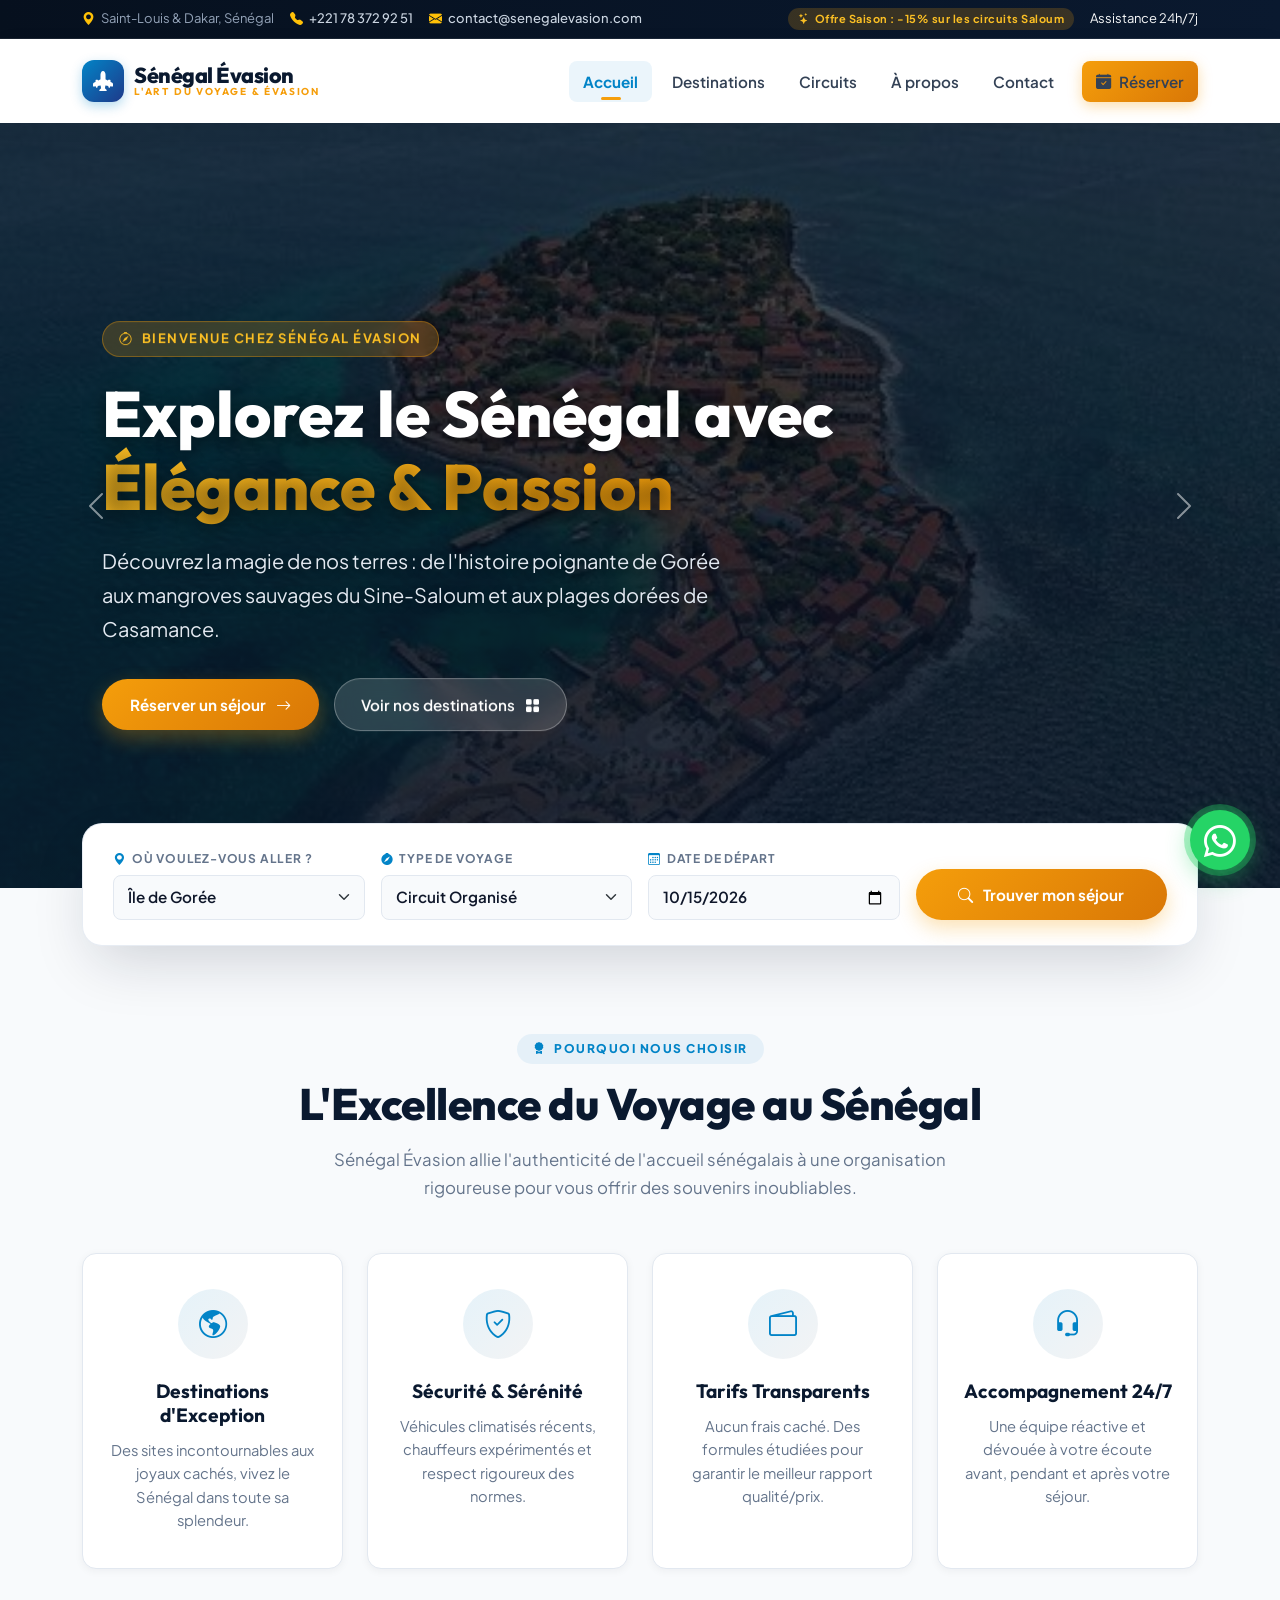
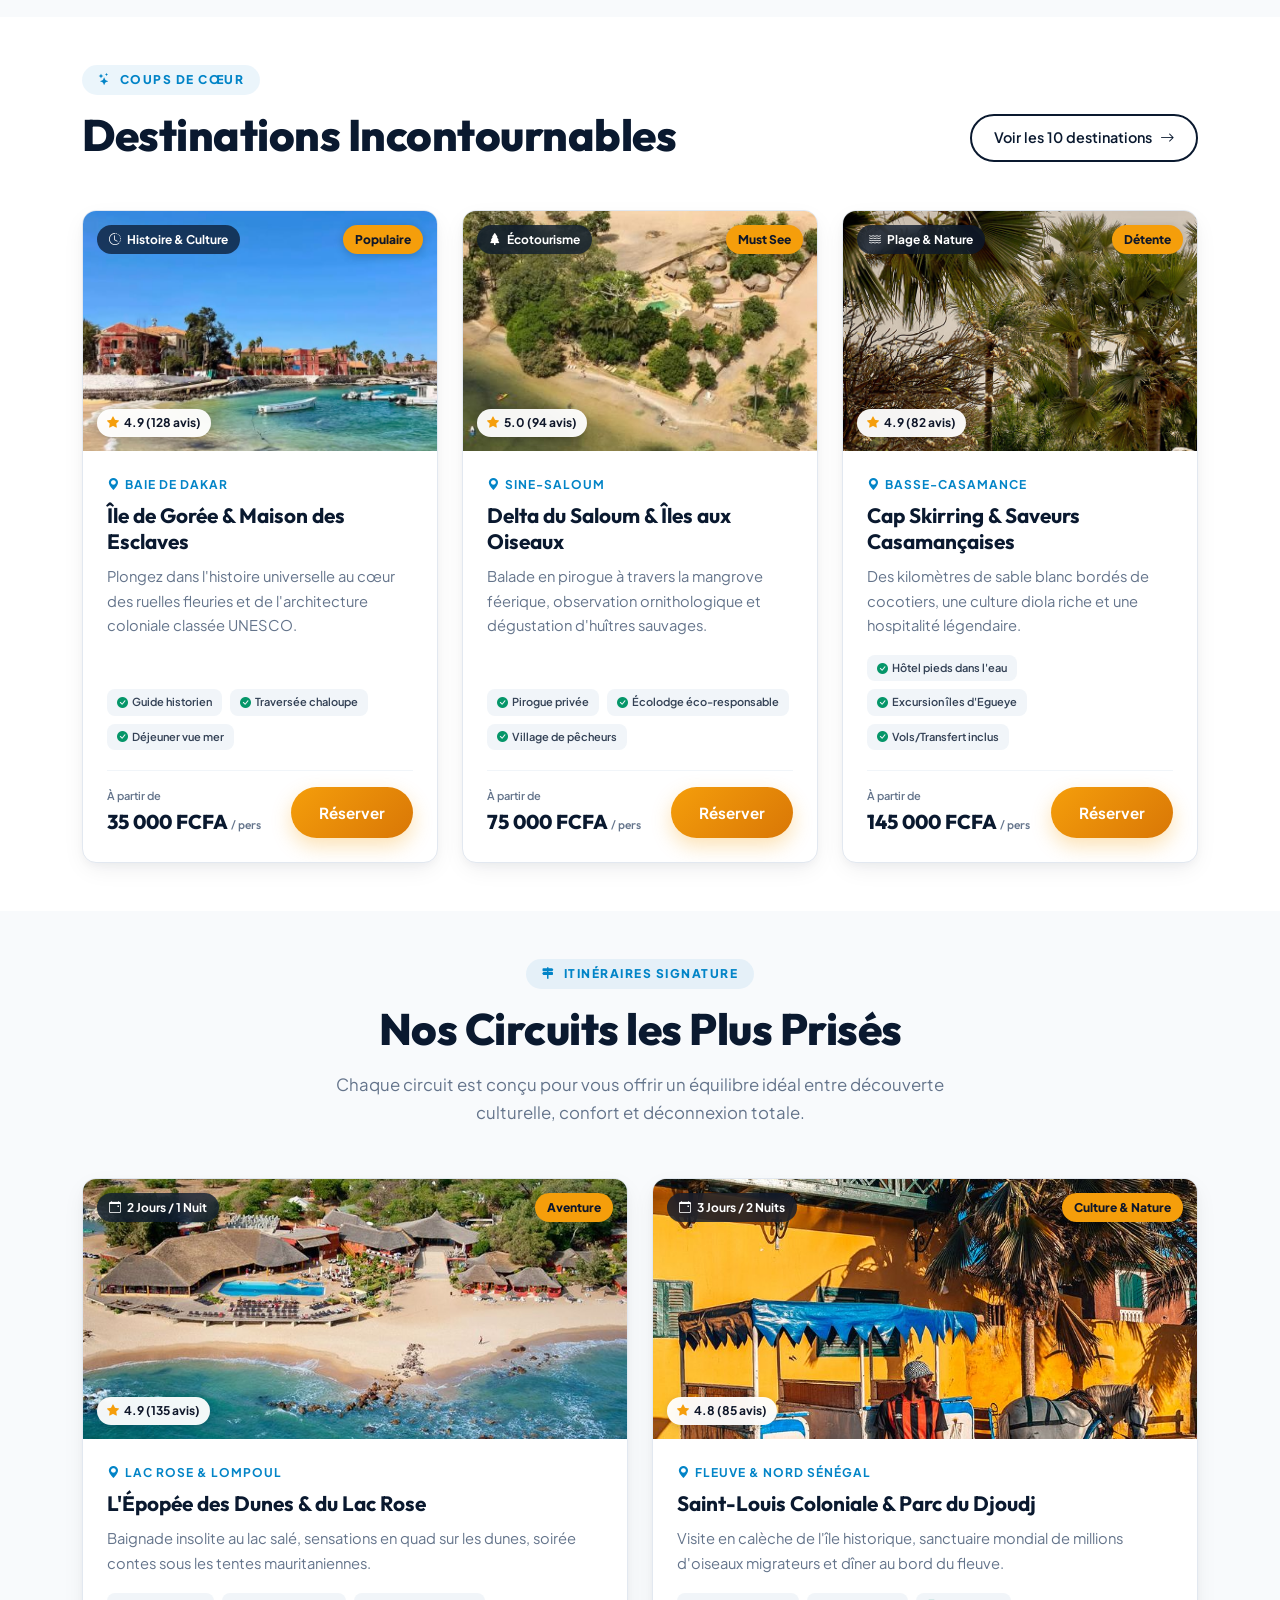
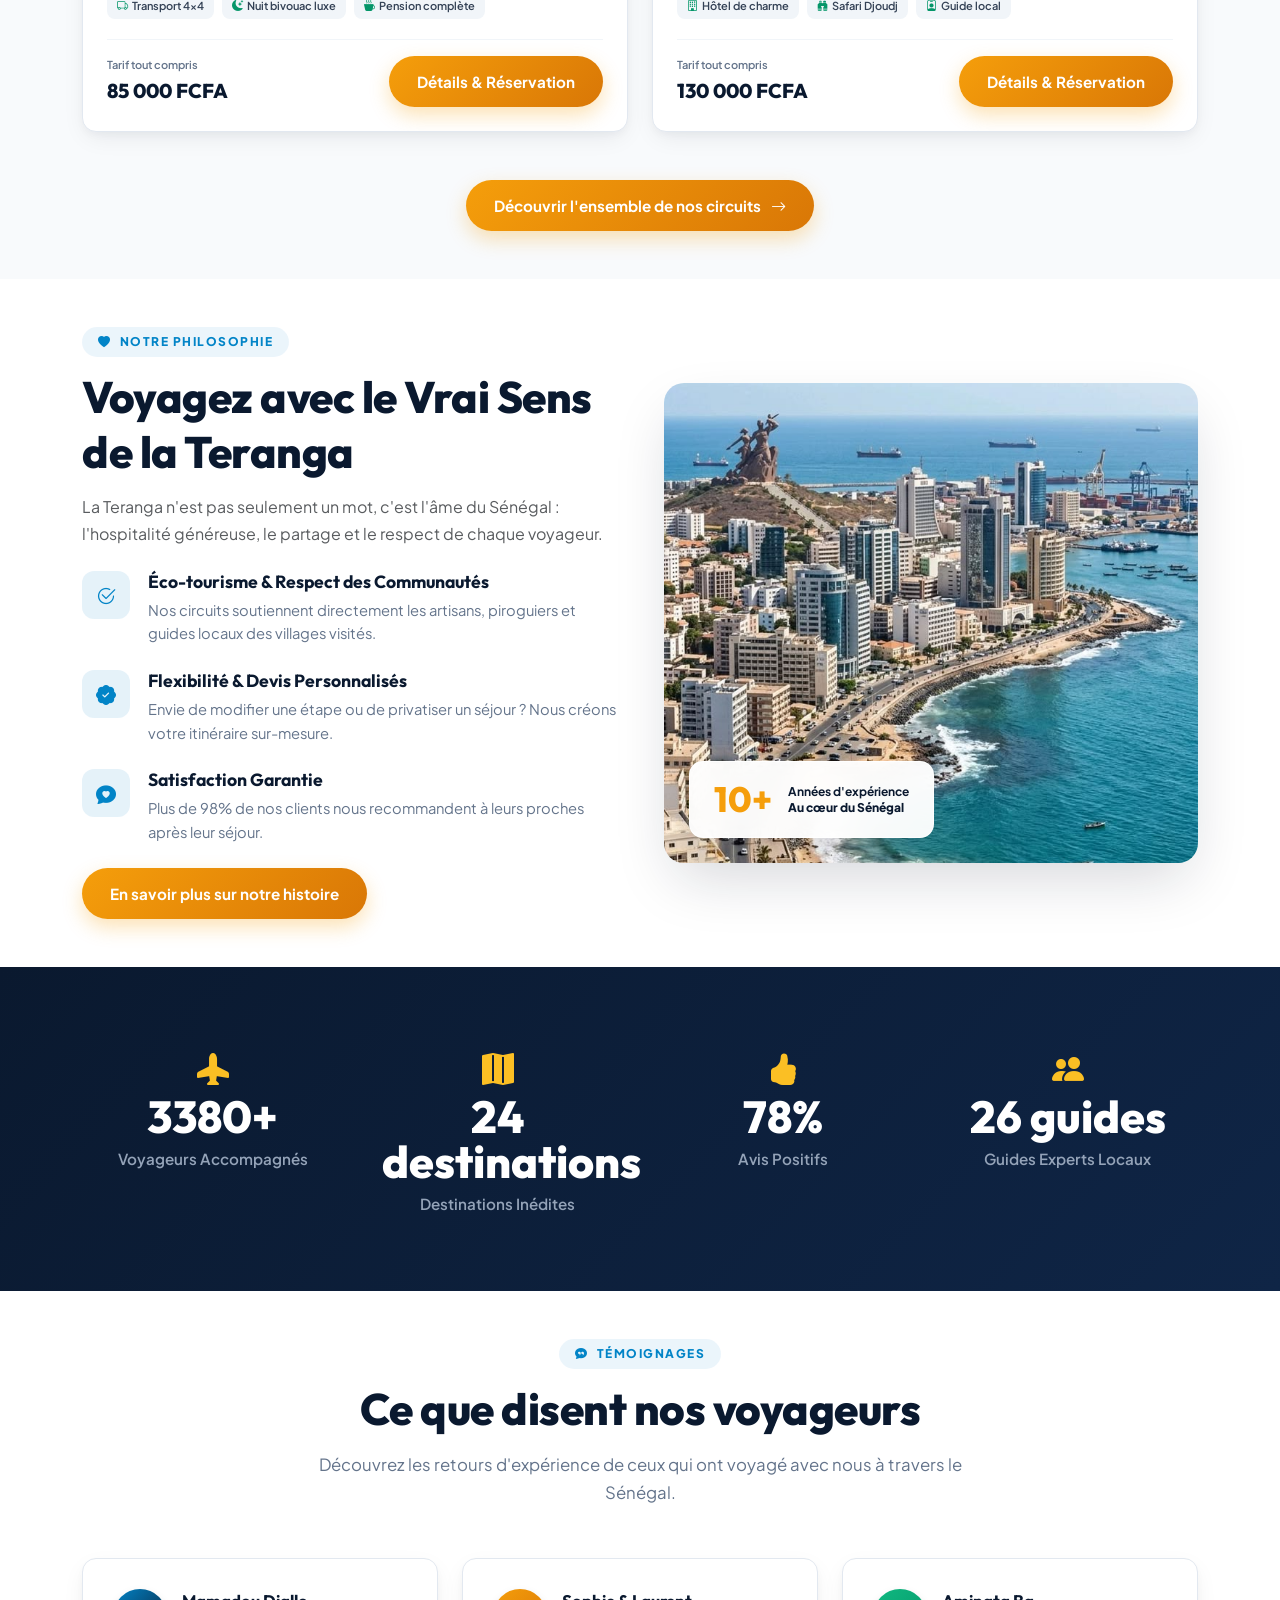
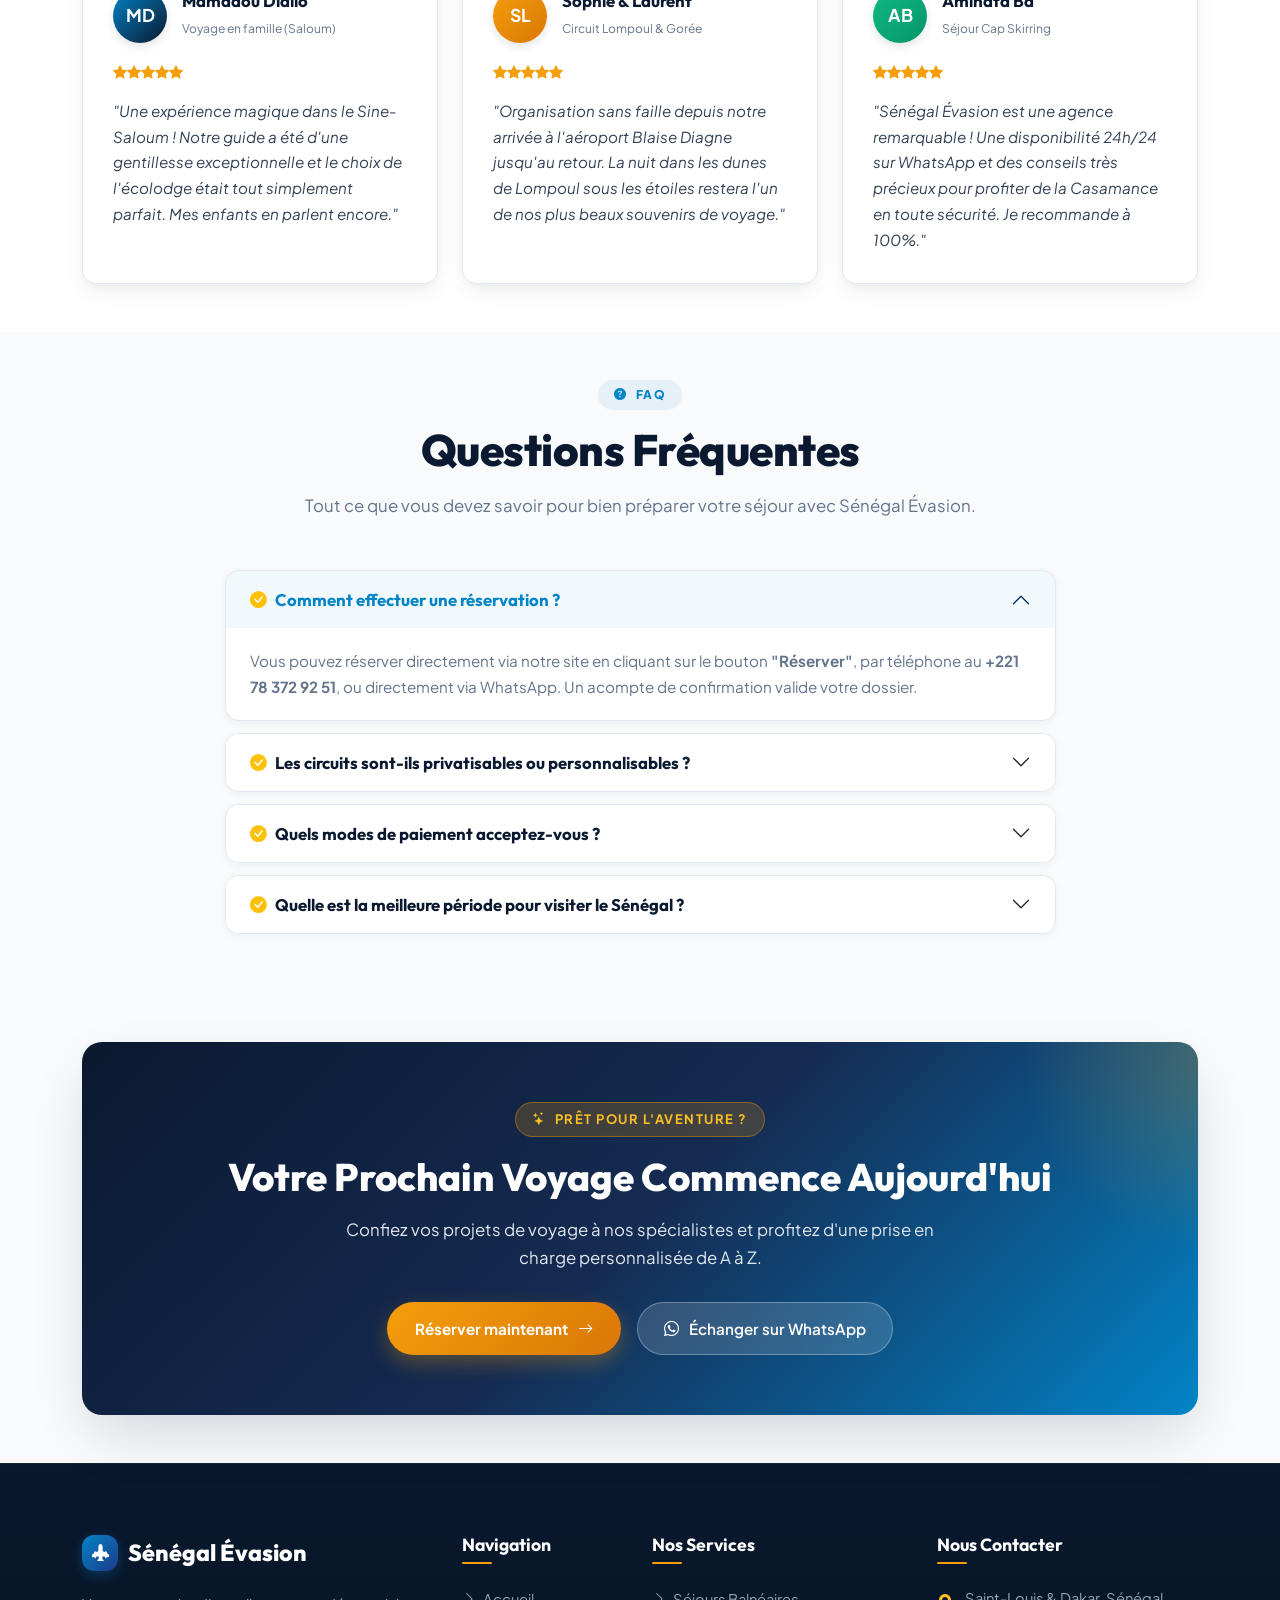
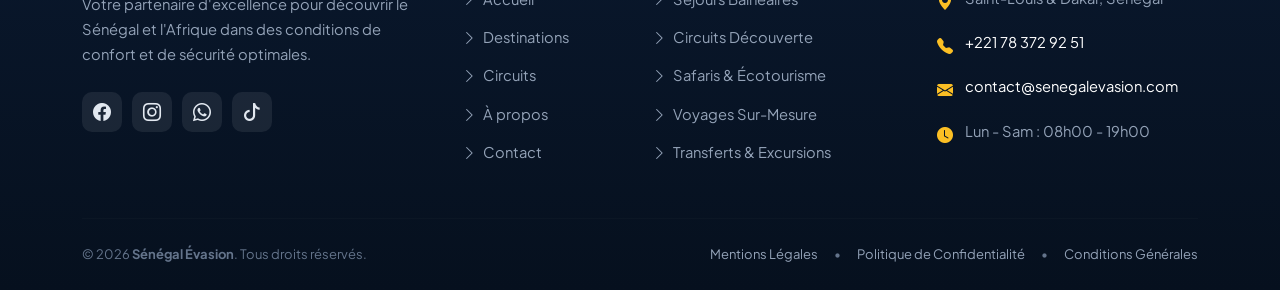
==== index.html @ fc6376c0 "Add files via upload" ====
<!DOCTYPE html>
<html lang="fr">

<head>
    <meta charset="UTF-8">
    <meta name="viewport" content="width=device-width, initial-scale=1.0">
    <title>Sénégal Évasion - Agence de Voyage & Séjours Touristiques au Sénégal</title>
    <meta name="description" content="Découvrez le Sénégal et l'Afrique avec Sénégal Évasion. Circuits organisés, séjours sur-mesure, escapades à Gorée, Lac Rose, Sine-Saloum et Casamance.">

    <!-- Bootstrap 5 CSS -->
    <link href="https://cdn.jsdelivr.net/npm/bootstrap@5.3.3/dist/css/bootstrap.min.css" rel="stylesheet">

    <!-- Bootstrap Icons -->
    <link rel="stylesheet" href="https://cdn.jsdelivr.net/npm/bootstrap-icons@1.11.3/font/bootstrap-icons.min.css">

    <!-- Google Fonts -->
    <link rel="preconnect" href="https://fonts.googleapis.com">
    <link rel="preconnect" href="https://fonts.gstatic.com" crossorigin>
    <link href="https://fonts.googleapis.com/css2?family=Outfit:wght@400;500;600;700;800&family=Plus+Jakarta+Sans:wght@300;400;500;600;700;800&display=swap" rel="stylesheet">

    <!-- Stylesheet -->
    <link rel="stylesheet" href="css/style.css">
</head>

<body>

    <!-- =====================================================
         1. TOP ANNOUNCEMENT BAR
    ===================================================== -->
    <div class="top-bar d-none d-md-block">
        <div class="container">
            <div class="d-flex justify-content-between align-items-center">
                <div class="d-flex align-items-center gap-3">
                    <span><i class="bi bi-geo-alt-fill text-warning me-1"></i> Saint-Louis & Dakar, Sénégal</span>
                    <span><i class="bi bi-telephone-fill text-warning me-1"></i> <a href="tel:+221783729251">+221 78 372 92 51</a></span>
                    <span><i class="bi bi-envelope-fill text-warning me-1"></i> <a href="mailto:contact@senegalevasion.com">contact@senegalevasion.com</a></span>
                </div>
                <div class="d-flex align-items-center gap-3">
                    <span class="top-bar-badge"><i class="bi bi-stars"></i> Offre Saison : -15% sur les circuits Saloum</span>
                    <span class="text-light">Assistance 24h/7j</span>
                </div>
            </div>
        </div>
    </div>

    <!-- =====================================================
         2. NAVBAR
    ===================================================== -->
    <nav class="navbar navbar-expand-lg sticky-top">
        <div class="container">
            <a class="navbar-brand" href="index.html">
                <div class="brand-icon-wrapper">
                    <i class="bi bi-airplane-engines-fill"></i>
                </div>
                <div class="brand-text">
                    <span class="title">Sénégal Évasion</span>
                    <span class="subtitle">L'art du voyage & évasion</span>
                </div>
            </a>

            <button class="navbar-toggler" type="button" data-bs-toggle="collapse" data-bs-target="#mainMenu" aria-controls="mainMenu" aria-expanded="false" aria-label="Afficher le menu">
                <i class="bi bi-list fs-2 text-dark"></i>
            </button>

            <div class="collapse navbar-collapse" id="mainMenu">
                <ul class="navbar-nav ms-auto">
                    <li class="nav-item">
                        <a class="nav-link active" href="index.html">Accueil</a>
                    </li>
                    <li class="nav-item">
                        <a class="nav-link" href="pages/destinations.html">Destinations</a>
                    </li>
                    <li class="nav-item">
                        <a class="nav-link" href="pages/circuits.html">Circuits</a>
                    </li>
                    <li class="nav-item">
                        <a class="nav-link" href="pages/apropos.html">À propos</a>
                    </li>
                    <li class="nav-item">
                        <a class="nav-link" href="pages/contact.html">Contact</a>
                    </li>
                    <li class="nav-item ms-lg-2 mt-2 mt-lg-0">
                        <a class="nav-link nav-btn-book" href="#reservationModal" data-bs-toggle="modal" data-bs-target="#reservationModal">
                            <i class="bi bi-calendar-check-fill"></i> Réserver
                        </a>
                    </li>
                </ul>
            </div>
        </div>
    </nav>

    <!-- =====================================================
         3. HERO CAROUSEL
    ===================================================== -->
    <section class="hero">
        <div id="heroCarousel" class="carousel slide carousel-fade" data-bs-ride="carousel" data-bs-interval="6000">
            <div class="carousel-indicators">
                <button type="button" data-bs-target="#heroCarousel" data-bs-slide-to="0" class="active" aria-current="true" aria-label="Slide 1"></button>
                <button type="button" data-bs-target="#heroCarousel" data-bs-slide-to="1" aria-label="Slide 2"></button>
                <button type="button" data-bs-target="#heroCarousel" data-bs-slide-to="2" aria-label="Slide 3"></button>
            </div>

            <div class="carousel-inner">
                <!-- Slide 1 -->
                <div class="carousel-item active">
                    <img src="images/GOREE.jpg" class="d-block w-100 carousel-img" alt="Île de Gorée au Sénégal">
                    <div class="carousel-overlay"></div>
                    <div class="carousel-caption">
                        <span class="hero-pill-badge"><i class="bi bi-compass"></i> Bienvenue chez Sénégal Évasion</span>
                        <h1>Explorez le Sénégal avec <span class="text-highlight">Élégance & Passion</span></h1>
                        <p>Découvrez la magie de nos terres : de l'histoire poignante de Gorée aux mangroves sauvages du Sine-Saloum et aux plages dorées de Casamance.</p>
                        <div class="hero-actions">
                            <a href="#reservationModal" data-bs-toggle="modal" data-bs-target="#reservationModal" class="btn-main">
                                Réserver un séjour <i class="bi bi-arrow-right"></i>
                            </a>
                            <a href="pages/destinations.html" class="btn-secondary-custom">
                                Voir nos destinations <i class="bi bi-grid-fill"></i>
                            </a>
                        </div>
                    </div>
                </div>

                <!-- Slide 2 -->
                <div class="carousel-item">
                    <img src="images/ROSE.jpg" class="d-block w-100 carousel-img" alt="Le majestueux Lac Rose">
                    <div class="carousel-overlay"></div>
                    <div class="carousel-caption">
                        <span class="hero-pill-badge"><i class="bi bi-geo-fill"></i> Des Paysages Inoubliables</span>
                        <h1>Vivez des Émotions <span class="text-highlight">Uniques & Authentiques</span></h1>
                        <p>Des circuits sur-mesure combinant aventure 4x4, nuit sous les étoiles à Lompoul et immersion chaleureuse dans la pure tradition Teranga.</p>
                        <div class="hero-actions">
                            <a href="pages/circuits.html" class="btn-main">
                                Explorer nos circuits <i class="bi bi-arrow-right"></i>
                            </a>
                            <a href="pages/contact.html" class="btn-secondary-custom">
                                Devis personnalisé <i class="bi bi-chat-dots-fill"></i>
                            </a>
                        </div>
                    </div>
                </div>

                <!-- Slide 3 -->
                <div class="carousel-item">
                    <img src="images/SALOUM.jpg" class="d-block w-100 carousel-img" alt="Delta du Sine Saloum">
                    <div class="carousel-overlay"></div>
                    <div class="carousel-caption">
                        <span class="hero-pill-badge"><i class="bi bi-shield-check"></i> Accompagnement Premium</span>
                        <h1>Votre Voyage en Toute <span class="text-highlight">Sérénité & Sécurité</span></h1>
                        <p>Guides locaux certifiés, hébergements sélectionnés avec soin et assistance 24/7 pour des vacances parfaites.</p>
                        <div class="hero-actions">
                            <a href="#reservationModal" data-bs-toggle="modal" data-bs-target="#reservationModal" class="btn-main">
                                Planifier maintenant <i class="bi bi-arrow-right"></i>
                            </a>
                            <a href="pages/apropos.html" class="btn-secondary-custom">
                                Qui sommes-nous ? <i class="bi bi-info-circle-fill"></i>
                            </a>
                        </div>
                    </div>
                </div>
            </div>

            <button class="carousel-control-prev" type="button" data-bs-target="#heroCarousel" data-bs-slide="prev">
                <span class="carousel-control-prev-icon" aria-hidden="true"></span>
                <span class="visually-hidden">Précédent</span>
            </button>
            <button class="carousel-control-next" type="button" data-bs-target="#heroCarousel" data-bs-slide="next">
                <span class="carousel-control-next-icon" aria-hidden="true"></span>
                <span class="visually-hidden">Suivant</span>
            </button>
        </div>
    </section>

    <!-- =====================================================
         4. QUICK BOOKING / SEARCH WIDGET
    ===================================================== -->
    <div class="container hero-search-wrapper">
        <div class="hero-search-card">
            <form id="heroSearchForm" class="row g-3 align-items-end">
                <div class="col-lg-3 col-md-6">
                    <div class="search-field">
                        <label for="heroDestination"><i class="bi bi-geo-alt-fill"></i> Où voulez-vous aller ?</label>
                        <select id="heroDestination" class="form-select">
                            <option value="Île de Gorée">Île de Gorée</option>
                            <option value="Lac Rose">Lac Rose</option>
                            <option value="Delta du Saloum">Delta du Saloum</option>
                            <option value="Désert de Lompoul">Désert de Lompoul</option>
                            <option value="Saint-Louis">Saint-Louis Colonial</option>
                            <option value="Cap Skirring">Cap Skirring & Casamance</option>
                            <option value="Parc Niokolo-Koba">Niokolo-Koba Safari</option>
                        </select>
                    </div>
                </div>

                <div class="col-lg-3 col-md-6">
                    <div class="search-field">
                        <label for="heroType"><i class="bi bi-compass-fill"></i> Type de voyage</label>
                        <select id="heroType" class="form-select">
                            <option value="circuit">Circuit Organisé</option>
                            <option value="detente">Plage & Détente</option>
                            <option value="culture">Culture & Histoire</option>
                            <option value="safari">Safari & Nature</option>
                            <option value="aventure">Aventure & Écotourisme</option>
                        </select>
                    </div>
                </div>

                <div class="col-lg-3 col-md-6">
                    <div class="search-field">
                        <label for="heroDate"><i class="bi bi-calendar3"></i> Date de départ</label>
                        <input type="date" id="heroDate" class="form-control" value="2026-10-15">
                    </div>
                </div>

                <div class="col-lg-3 col-md-6">
                    <button type="submit" class="btn-main w-100">
                        <i class="bi bi-search"></i> Trouver mon séjour
                    </button>
                </div>
            </form>
        </div>
    </div>

    <!-- =====================================================
         5. WHY CHOOSE US
    ===================================================== -->
    <section class="py-5">
        <div class="container">
            <div class="section-header text-center">
                <span class="section-label"><i class="bi bi-award-fill"></i> Pourquoi nous choisir</span>
                <h2 class="section-title">L'Excellence du Voyage au Sénégal</h2>
                <p class="section-subtitle">Sénégal Évasion allie l'authenticité de l'accueil sénégalais à une organisation rigoureuse pour vous offrir des souvenirs inoubliables.</p>
            </div>

            <div class="row g-4">
                <div class="col-lg-3 col-md-6">
                    <div class="feature-box">
                        <div class="feature-icon-circle">
                            <i class="bi bi-globe-americas"></i>
                        </div>
                        <h4>Destinations d'Exception</h4>
                        <p>Des sites incontournables aux joyaux cachés, vivez le Sénégal dans toute sa splendeur.</p>
                    </div>
                </div>

                <div class="col-lg-3 col-md-6">
                    <div class="feature-box">
                        <div class="feature-icon-circle">
                            <i class="bi bi-shield-check"></i>
                        </div>
                        <h4>Sécurité & Sérénité</h4>
                        <p>Véhicules climatisés récents, chauffeurs expérimentés et respect rigoureux des normes.</p>
                    </div>
                </div>

                <div class="col-lg-3 col-md-6">
                    <div class="feature-box">
                        <div class="feature-icon-circle">
                            <i class="bi bi-wallet2"></i>
                        </div>
                        <h4>Tarifs Transparents</h4>
                        <p>Aucun frais caché. Des formules étudiées pour garantir le meilleur rapport qualité/prix.</p>
                    </div>
                </div>

                <div class="col-lg-3 col-md-6">
                    <div class="feature-box">
                        <div class="feature-icon-circle">
                            <i class="bi bi-headset"></i>
                        </div>
                        <h4>Accompagnement 24/7</h4>
                        <p>Une équipe réactive et dévouée à votre écoute avant, pendant et après votre séjour.</p>
                    </div>
                </div>
            </div>
        </div>
    </section>

    <!-- =====================================================
         6. POPULAR DESTINATIONS PREVIEW
    ===================================================== -->
    <section class="py-5 bg-white">
        <div class="container">
            <div class="d-flex flex-column flex-md-row justify-content-between align-items-md-end mb-4">
                <div>
                    <span class="section-label"><i class="bi bi-stars"></i> Coups de cœur</span>
                    <h2 class="section-title mb-0">Destinations Incontournables</h2>
                </div>
                <a href="pages/destinations.html" class="btn-outline-primary-custom mt-3 mt-md-0">
                    Voir les 10 destinations <i class="bi bi-arrow-right"></i>
                </a>
            </div>

            <div class="row g-4 mt-2">
                <!-- Card 1: Gorée -->
                <div class="col-lg-4 col-md-6">
                    <div class="experience-card">
                        <div class="card-media-wrapper">
                            <img src="images/gorée.jpg" alt="Île de Gorée">
                            <span class="card-badge-top-left"><i class="bi bi-clock-history"></i> Histoire & Culture</span>
                            <span class="card-badge-top-right">Populaire</span>
                            <div class="card-rating-badge">
                                <i class="bi bi-star-fill"></i> 4.9 (128 avis)
                            </div>
                        </div>
                        <div class="card-content">
                            <span class="card-location"><i class="bi bi-geo-alt-fill"></i> Baie de Dakar</span>
                            <h3 class="card-title">Île de Gorée & Maison des Esclaves</h3>
                            <p class="card-desc">Plongez dans l'histoire universelle au cœur des ruelles fleuries et de l'architecture coloniale classée UNESCO.</p>
                            <ul class="card-features-list">
                                <li><i class="bi bi-check-circle-fill"></i> Guide historien</li>
                                <li><i class="bi bi-check-circle-fill"></i> Traversée chaloupe</li>
                                <li><i class="bi bi-check-circle-fill"></i> Déjeuner vue mer</li>
                            </ul>
                            <div class="card-footer-action">
                                <div class="card-price-block">
                                    <span class="price-label">À partir de</span>
                                    <span class="price-value">35 000 FCFA <small>/ pers</small></span>
                                </div>
                                <button type="button" class="btn-main btn-book-now" data-bs-toggle="modal" data-bs-target="#reservationModal" data-destination="Île de Gorée">
                                    Réserver
                                </button>
                            </div>
                        </div>
                    </div>
                </div>

                <!-- Card 2: Saloum -->
                <div class="col-lg-4 col-md-6">
                    <div class="experience-card">
                        <div class="card-media-wrapper">
                            <img src="images/saloumdelta (1).jpg" alt="Delta du Sine Saloum">
                            <span class="card-badge-top-left"><i class="bi bi-tree-fill"></i> Écotourisme</span>
                            <span class="card-badge-top-right">Must See</span>
                            <div class="card-rating-badge">
                                <i class="bi bi-star-fill"></i> 5.0 (94 avis)
                            </div>
                        </div>
                        <div class="card-content">
                            <span class="card-location"><i class="bi bi-geo-alt-fill"></i> Sine-Saloum</span>
                            <h3 class="card-title">Delta du Saloum & Îles aux Oiseaux</h3>
                            <p class="card-desc">Balade en pirogue à travers la mangrove féerique, observation ornithologique et dégustation d'huîtres sauvages.</p>
                            <ul class="card-features-list">
                                <li><i class="bi bi-check-circle-fill"></i> Pirogue privée</li>
                                <li><i class="bi bi-check-circle-fill"></i> Écolodge éco-responsable</li>
                                <li><i class="bi bi-check-circle-fill"></i> Village de pêcheurs</li>
                            </ul>
                            <div class="card-footer-action">
                                <div class="card-price-block">
                                    <span class="price-label">À partir de</span>
                                    <span class="price-value">75 000 FCFA <small>/ pers</small></span>
                                </div>
                                <button type="button" class="btn-main btn-book-now" data-bs-toggle="modal" data-bs-target="#reservationModal" data-destination="Delta du Saloum">
                                    Réserver
                                </button>
                            </div>
                        </div>
                    </div>
                </div>

                <!-- Card 3: Cap Skirring -->
                <div class="col-lg-4 col-md-6">
                    <div class="experience-card">
                        <div class="card-media-wrapper">
                            <img src="images/capskirring.jpg" alt="Cap Skirring en Casamance">
                            <span class="card-badge-top-left"><i class="bi bi-water"></i> Plage & Nature</span>
                            <span class="card-badge-top-right">Détente</span>
                            <div class="card-rating-badge">
                                <i class="bi bi-star-fill"></i> 4.9 (82 avis)
                            </div>
                        </div>
                        <div class="card-content">
                            <span class="card-location"><i class="bi bi-geo-alt-fill"></i> Basse-Casamance</span>
                            <h3 class="card-title">Cap Skirring & Saveurs Casamançaises</h3>
                            <p class="card-desc">Des kilomètres de sable blanc bordés de cocotiers, une culture diola riche et une hospitalité légendaire.</p>
                            <ul class="card-features-list">
                                <li><i class="bi bi-check-circle-fill"></i> Hôtel pieds dans l'eau</li>
                                <li><i class="bi bi-check-circle-fill"></i> Excursion îles d'Egueye</li>
                                <li><i class="bi bi-check-circle-fill"></i> Vols/Transfert inclus</li>
                            </ul>
                            <div class="card-footer-action">
                                <div class="card-price-block">
                                    <span class="price-label">À partir de</span>
                                    <span class="price-value">145 000 FCFA <small>/ pers</small></span>
                                </div>
                                <button type="button" class="btn-main btn-book-now" data-bs-toggle="modal" data-bs-target="#reservationModal" data-destination="Cap Skirring">
                                    Réserver
                                </button>
                            </div>
                        </div>
                    </div>
                </div>
            </div>
        </div>
    </section>

    <!-- =====================================================
         7. FEATURED CIRCUITS
    ===================================================== -->
    <section class="py-5">
        <div class="container">
            <div class="section-header text-center">
                <span class="section-label"><i class="bi bi-signpost-2-fill"></i> Itinéraires Signature</span>
                <h2 class="section-title">Nos Circuits les Plus Prisés</h2>
                <p class="section-subtitle">Chaque circuit est conçu pour vous offrir un équilibre idéal entre découverte culturelle, confort et déconnexion totale.</p>
            </div>

            <div class="row g-4">
                <!-- Circuit 1 -->
                <div class="col-lg-6">
                    <div class="circuit-card">
                        <div class="card-media-wrapper" style="height: 260px;">
                            <img src="images/LOMPOUL (2).jpg" alt="Désert de Lompoul et Lac Rose">
                            <span class="card-badge-top-left"><i class="bi bi-calendar-event"></i> 2 Jours / 1 Nuit</span>
                            <span class="card-badge-top-right">Aventure</span>
                            <div class="card-rating-badge"><i class="bi bi-star-fill"></i> 4.9 (135 avis)</div>
                        </div>
                        <div class="card-content">
                            <span class="card-location"><i class="bi bi-geo-alt-fill"></i> Lac Rose & Lompoul</span>
                            <h3 class="card-title">L'Épopée des Dunes & du Lac Rose</h3>
                            <p class="card-desc">Baignade insolite au lac salé, sensations en quad sur les dunes, soirée contes sous les tentes mauritaniennes.</p>
                            <ul class="card-features-list">
                                <li><i class="bi bi-truck"></i> Transport 4x4</li>
                                <li><i class="bi bi-moon-stars-fill"></i> Nuit bivouac luxe</li>
                                <li><i class="bi bi-cup-hot-fill"></i> Pension complète</li>
                            </ul>
                            <div class="card-footer-action">
                                <div class="card-price-block">
                                    <span class="price-label">Tarif tout compris</span>
                                    <span class="price-value">85 000 FCFA</span>
                                </div>
                                <button type="button" class="btn-main btn-book-now" data-bs-toggle="modal" data-bs-target="#reservationModal" data-destination="Circuit Lompoul & Lac Rose">
                                    Détails & Réservation
                                </button>
                            </div>
                        </div>
                    </div>
                </div>

                <!-- Circuit 2 -->
                <div class="col-lg-6">
                    <div class="circuit-card">
                        <div class="card-media-wrapper" style="height: 260px;">
                            <img src="images/saintlouis.jpg" alt="Saint-Louis et Parc Djoudj">
                            <span class="card-badge-top-left"><i class="bi bi-calendar-event"></i> 3 Jours / 2 Nuits</span>
                            <span class="card-badge-top-right">Culture & Nature</span>
                            <div class="card-rating-badge"><i class="bi bi-star-fill"></i> 4.8 (85 avis)</div>
                        </div>
                        <div class="card-content">
                            <span class="card-location"><i class="bi bi-geo-alt-fill"></i> Fleuve & Nord Sénégal</span>
                            <h3 class="card-title">Saint-Louis Coloniale & Parc du Djoudj</h3>
                            <p class="card-desc">Visite en calèche de l'île historique, sanctuaire mondial de millions d'oiseaux migrateurs et dîner au bord du fleuve.</p>
                            <ul class="card-features-list">
                                <li><i class="bi bi-building"></i> Hôtel de charme</li>
                                <li><i class="bi bi-binoculars-fill"></i> Safari Djoudj</li>
                                <li><i class="bi bi-person-badge"></i> Guide local</li>
                            </ul>
                            <div class="card-footer-action">
                                <div class="card-price-block">
                                    <span class="price-label">Tarif tout compris</span>
                                    <span class="price-value">130 000 FCFA</span>
                                </div>
                                <button type="button" class="btn-main btn-book-now" data-bs-toggle="modal" data-bs-target="#reservationModal" data-destination="Circuit Saint-Louis & Djoudj">
                                    Détails & Réservation
                                </button>
                            </div>
                        </div>
                    </div>
                </div>
            </div>

            <div class="text-center mt-5">
                <a href="pages/circuits.html" class="btn-main">
                    Découvrir l'ensemble de nos circuits <i class="bi bi-arrow-right"></i>
                </a>
            </div>
        </div>
    </section>

    <!-- =====================================================
         8. OUR COMMITMENTS & SPLIT SECTION
    ===================================================== -->
    <section class="py-5 bg-white">
        <div class="container">
            <div class="row align-items-center g-5">
                <div class="col-lg-6">
                    <span class="section-label"><i class="bi bi-heart-fill"></i> Notre Philosophie</span>
                    <h2 class="section-title">Voyagez avec le Vrai Sens de la Teranga</h2>
                    <p class="text-muted mb-4">La Teranga n'est pas seulement un mot, c'est l'âme du Sénégal : l'hospitalité généreuse, le partage et le respect de chaque voyageur.</p>

                    <div class="engagement-item-modern">
                        <div class="engagement-icon-modern">
                            <i class="bi bi-check2-circle"></i>
                        </div>
                        <div>
                            <h5>Éco-tourisme & Respect des Communautés</h5>
                            <p>Nos circuits soutiennent directement les artisans, piroguiers et guides locaux des villages visités.</p>
                        </div>
                    </div>

                    <div class="engagement-item-modern">
                        <div class="engagement-icon-modern">
                            <i class="bi bi-patch-check-fill"></i>
                        </div>
                        <div>
                            <h5>Flexibilité & Devis Personnalisés</h5>
                            <p>Envie de modifier une étape ou de privatiser un séjour ? Nous créons votre itinéraire sur-mesure.</p>
                        </div>
                    </div>

                    <div class="engagement-item-modern">
                        <div class="engagement-icon-modern">
                            <i class="bi bi-chat-heart-fill"></i>
                        </div>
                        <div>
                            <h5>Satisfaction Garantie</h5>
                            <p>Plus de 98% de nos clients nous recommandent à leurs proches après leur séjour.</p>
                        </div>
                    </div>

                    <div class="mt-4">
                        <a href="pages/apropos.html" class="btn-main">En savoir plus sur notre histoire</a>
                    </div>
                </div>

                <div class="col-lg-6">
                    <div class="engagement-image-wrapper">
                        <img src="images/DAKAR.jpg" alt="Monument de la Renaissance à Dakar">
                        <div class="floating-experience-card">
                            <div class="exp-number">10+</div>
                            <div class="exp-text">
                                Années d'expérience<br>
                                <strong>Au cœur du Sénégal</strong>
                            </div>
                        </div>
                    </div>
                </div>
            </div>
        </div>
    </section>

    <!-- =====================================================
         9. ANIMATED STATS BAR
    ===================================================== -->
    <section class="stats-section">
        <div class="container">
            <div class="row g-4">
                <div class="col-6 col-md-3">
                    <div class="stat-item">
                        <i class="bi bi-airplane-fill stat-icon"></i>
                        <div class="stat-number" data-target="5200" data-suffix="+">5 200+</div>
                        <p class="stat-title">Voyageurs Accompagnés</p>
                    </div>
                </div>
                <div class="col-6 col-md-3">
                    <div class="stat-item">
                        <i class="bi bi-map-fill stat-icon"></i>
                        <div class="stat-number" data-target="24" data-suffix=" destinations">24</div>
                        <p class="stat-title">Destinations Inédites</p>
                    </div>
                </div>
                <div class="col-6 col-md-3">
                    <div class="stat-item">
                        <i class="bi bi-hand-thumbs-up-fill stat-icon"></i>
                        <div class="stat-number" data-target="99" data-suffix="%">99%</div>
                        <p class="stat-title">Avis Positifs</p>
                    </div>
                </div>
                <div class="col-6 col-md-3">
                    <div class="stat-item">
                        <i class="bi bi-people-fill stat-icon"></i>
                        <div class="stat-number" data-target="35" data-suffix=" guides">35</div>
                        <p class="stat-title">Guides Experts Locaux</p>
                    </div>
                </div>
            </div>
        </div>
    </section>

    <!-- =====================================================
         10. TESTIMONIALS (AVIS CLIENTS)
    ===================================================== -->
    <section class="py-5 bg-white">
        <div class="container">
            <div class="section-header text-center">
                <span class="section-label"><i class="bi bi-chat-quote-fill"></i> Témoignages</span>
                <h2 class="section-title">Ce que disent nos voyageurs</h2>
                <p class="section-subtitle">Découvrez les retours d'expérience de ceux qui ont voyagé avec nous à travers le Sénégal.</p>
            </div>

            <div class="row g-4">
                <div class="col-lg-4 col-md-6">
                    <div class="testimonial-card">
                        <div class="testimonial-header">
                            <div class="client-avatar">MD</div>
                            <div class="client-info">
                                <h5>Mamadou Diallo</h5>
                                <span>Voyage en famille (Saloum)</span>
                            </div>
                        </div>
                        <div class="testimonial-stars">
                            <i class="bi bi-star-fill"></i><i class="bi bi-star-fill"></i><i class="bi bi-star-fill"></i><i class="bi bi-star-fill"></i><i class="bi bi-star-fill"></i>
                        </div>
                        <p class="testimonial-text">"Une expérience magique dans le Sine-Saloum ! Notre guide a été d'une gentillesse exceptionnelle et le choix de l'écolodge était tout simplement parfait. Mes enfants en parlent encore."</p>
                    </div>
                </div>

                <div class="col-lg-4 col-md-6">
                    <div class="testimonial-card">
                        <div class="testimonial-header">
                            <div class="client-avatar" style="background: linear-gradient(135deg, #F59E0B 0%, #D97706 100%);">SL</div>
                            <div class="client-info">
                                <h5>Sophie & Laurent</h5>
                                <span>Circuit Lompoul & Gorée</span>
                            </div>
                        </div>
                        <div class="testimonial-stars">
                            <i class="bi bi-star-fill"></i><i class="bi bi-star-fill"></i><i class="bi bi-star-fill"></i><i class="bi bi-star-fill"></i><i class="bi bi-star-fill"></i>
                        </div>
                        <p class="testimonial-text">"Organisation sans faille depuis notre arrivée à l'aéroport Blaise Diagne jusqu'au retour. La nuit dans les dunes de Lompoul sous les étoiles restera l'un de nos plus beaux souvenirs de voyage."</p>
                    </div>
                </div>

                <div class="col-lg-4 col-md-6">
                    <div class="testimonial-card">
                        <div class="testimonial-header">
                            <div class="client-avatar" style="background: linear-gradient(135deg, #10B981 0%, #059669 100%);">AB</div>
                            <div class="client-info">
                                <h5>Aminata Ba</h5>
                                <span>Séjour Cap Skirring</span>
                            </div>
                        </div>
                        <div class="testimonial-stars">
                            <i class="bi bi-star-fill"></i><i class="bi bi-star-fill"></i><i class="bi bi-star-fill"></i><i class="bi bi-star-fill"></i><i class="bi bi-star-fill"></i>
                        </div>
                        <p class="testimonial-text">"Sénégal Évasion est une agence remarquable ! Une disponibilité 24h/24 sur WhatsApp et des conseils très précieux pour profiter de la Casamance en toute sécurité. Je recommande à 100%."</p>
                    </div>
                </div>
            </div>
        </div>
    </section>

    <!-- =====================================================
         11. FAQ SECTION
    ===================================================== -->
    <section class="py-5">
        <div class="container">
            <div class="section-header text-center">
                <span class="section-label"><i class="bi bi-question-circle-fill"></i> FAQ</span>
                <h2 class="section-title">Questions Fréquentes</h2>
                <p class="section-subtitle">Tout ce que vous devez savoir pour bien préparer votre séjour avec Sénégal Évasion.</p>
            </div>

            <div class="row justify-content-center">
                <div class="col-lg-9">
                    <div class="accordion accordion-custom" id="faqAccordion">
                        <div class="accordion-item">
                            <h2 class="accordion-header" id="headingOne">
                                <button class="accordion-button" type="button" data-bs-toggle="collapse" data-bs-target="#collapseOne" aria-expanded="true" aria-controls="collapseOne">
                                    <i class="bi bi-check-circle-fill text-warning me-2"></i> Comment effectuer une réservation ?
                                </button>
                            </h2>
                            <div id="collapseOne" class="accordion-collapse collapse show" aria-labelledby="headingOne" data-bs-parent="#faqAccordion">
                                <div class="accordion-body">
                                    Vous pouvez réserver directement via notre site en cliquant sur le bouton <strong>"Réserver"</strong>, par téléphone au <strong>+221 78 372 92 51</strong>, ou directement via WhatsApp. Un acompte de confirmation valide votre dossier.
                                </div>
                            </div>
                        </div>

                        <div class="accordion-item">
                            <h2 class="accordion-header" id="headingTwo">
                                <button class="accordion-button collapsed" type="button" data-bs-toggle="collapse" data-bs-target="#collapseTwo" aria-expanded="false" aria-controls="collapseTwo">
                                    <i class="bi bi-check-circle-fill text-warning me-2"></i> Les circuits sont-ils privatisables ou personnalisables ?
                                </button>
                            </h2>
                            <div id="collapseTwo" class="accordion-collapse collapse" aria-labelledby="headingTwo" data-bs-parent="#faqAccordion">
                                <div class="accordion-body">
                                    Absolument ! Tous nos circuits peuvent être privatisés pour votre groupe d'amis ou votre famille, et adaptés selon vos envies (durée, hôtels, activités spécifiques).
                                </div>
                            </div>
                        </div>

                        <div class="accordion-item">
                            <h2 class="accordion-header" id="headingThree">
                                <button class="accordion-button collapsed" type="button" data-bs-toggle="collapse" data-bs-target="#collapseThree" aria-expanded="false" aria-controls="collapseThree">
                                    <i class="bi bi-check-circle-fill text-warning me-2"></i> Quels modes de paiement acceptez-vous ?
                                </button>
                            </h2>
                            <div id="collapseThree" class="accordion-collapse collapse" aria-labelledby="headingThree" data-bs-parent="#faqAccordion">
                                <div class="accordion-body">
                                    Nous acceptons les paiements par Wave, Orange Money, virement bancaire, carte bancaire internationale et en espèces dans nos bureaux de Saint-Louis et Dakar.
                                </div>
                            </div>
                        </div>

                        <div class="accordion-item">
                            <h2 class="accordion-header" id="headingFour">
                                <button class="accordion-button collapsed" type="button" data-bs-toggle="collapse" data-bs-target="#collapseFour" aria-expanded="false" aria-controls="collapseFour">
                                    <i class="bi bi-check-circle-fill text-warning me-2"></i> Quelle est la meilleure période pour visiter le Sénégal ?
                                </button>
                            </h2>
                            <div id="collapseFour" class="accordion-collapse collapse" aria-labelledby="headingFour" data-bs-parent="#faqAccordion">
                                <div class="accordion-body">
                                    La période idéale s'étend de novembre à mai (saison sèche avec des températures agréables). Cependant, la saison des pluies (hivernage de juillet à octobre) offre des paysages verdoyants magnifiques en Casamance et au Sine-Saloum.
                                </div>
                            </div>
                        </div>
                    </div>
                </div>
            </div>
        </div>
    </section>

    <!-- =====================================================
         12. CTA BANNER
    ===================================================== -->
    <div class="container my-5">
        <div class="cta-banner text-center">
            <span class="hero-pill-badge mb-3"><i class="bi bi-stars"></i> Prêt pour l'aventure ?</span>
            <h2>Votre Prochain Voyage Commence Aujourd'hui</h2>
            <p>Confiez vos projets de voyage à nos spécialistes et profitez d'une prise en charge personnalisée de A à Z.</p>
            <div class="d-flex flex-wrap justify-content-center gap-3">
                <button type="button" class="btn-main" data-bs-toggle="modal" data-bs-target="#reservationModal">
                    Réserver maintenant <i class="bi bi-arrow-right"></i>
                </button>
                <a href="https://wa.me/221783729251" target="_blank" class="btn-secondary-custom">
                    <i class="bi bi-whatsapp"></i> Échanger sur WhatsApp
                </a>
            </div>
        </div>
    </div>

    <!-- =====================================================
         13. UNIVERSAL RESERVATION MODAL
    ===================================================== -->
    <div class="modal fade" id="reservationModal" tabindex="-1" aria-labelledby="reservationModalLabel" aria-hidden="true">
        <div class="modal-dialog modal-dialog-centered modal-lg">
            <div class="modal-content">
                <div class="modal-header">
                    <h5 class="modal-title" id="reservationModalLabel">
                        <i class="bi bi-airplane-engines-fill"></i> Réserver votre Voyage
                    </h5>
                    <button type="button" class="btn-close" data-bs-dismiss="modal" aria-label="Fermer"></button>
                </div>

                <div class="modal-body">
                    <p class="text-muted mb-4">Remplissez ce formulaire et notre conseiller dédié vous contactera dans les 2 heures pour finaliser votre réservation.</p>

                    <form id="reservationForm">
                        <div class="row g-3">
                            <div class="col-md-6">
                                <label for="modalNom" class="form-label">Nom complet *</label>
                                <input type="text" class="form-control" id="modalNom" placeholder="Ex: Moussa Ndiaye" required>
                            </div>

                            <div class="col-md-6">
                                <label for="modalEmail" class="form-label">Adresse email *</label>
                                <input type="email" class="form-control" id="modalEmail" placeholder="nom@exemple.com" required>
                            </div>

                            <div class="col-md-6">
                                <label for="modalTel" class="form-label">Téléphone / WhatsApp *</label>
                                <input type="tel" class="form-control" id="modalTel" placeholder="+221 77 000 00 00" required>
                            </div>

                            <div class="col-md-6">
                                <label for="destinationSelect" class="form-label">Destination ou Circuit souhaité *</label>
                                <select class="form-select" id="destinationSelect" required>
                                    <option value="" selected disabled>Choisir une destination</option>
                                    <option value="Île de Gorée">Île de Gorée</option>
                                    <option value="Lac Rose">Lac Rose</option>
                                    <option value="Delta du Saloum">Delta du Saloum</option>
                                    <option value="Désert de Lompoul">Désert de Lompoul</option>
                                    <option value="Saint-Louis">Saint-Louis Colonial</option>
                                    <option value="Cap Skirring">Cap Skirring & Casamance</option>
                                    <option value="Niokolo-Koba">Niokolo-Koba Safari</option>
                                    <option value="Circuit Lompoul & Lac Rose">Circuit Lompoul & Lac Rose (2J)</option>
                                    <option value="Circuit Saint-Louis & Djoudj">Circuit Saint-Louis & Djoudj (3J)</option>
                                    <option value="Circuit Découverte Sénégal">Circuit Grand Tour du Sénégal (7J)</option>
                                    <option value="Autre voyage sur-mesure">Autre projet sur-mesure</option>
                                </select>
                            </div>

                            <div class="col-md-6">
                                <label for="modalDate" class="form-label">Date approximative</label>
                                <input type="date" class="form-control" id="modalDate">
                            </div>

                            <div class="col-md-6">
                                <label for="modalPersonnes" class="form-label">Nombre de voyageurs</label>
                                <select class="form-select" id="modalPersonnes">
                                    <option value="1 personne">1 personne (Solo)</option>
                                    <option value="2 personnes" selected>2 personnes (Couple / Duo)</option>
                                    <option value="3 à 5 personnes">3 à 5 personnes (Famille / Amis)</option>
                                    <option value="Plus de 6 personnes">Groupe (6 personnes et +)</option>
                                </select>
                            </div>

                            <div class="col-12">
                                <label for="modalMessage" class="form-label">Précisions ou demandes particulières</label>
                                <textarea class="form-control" id="modalMessage" rows="3" placeholder="Préférences d'hébergement, activités souhaitées, questions particulières..."></textarea>
                            </div>

                            <div class="col-12">
                                <div class="whatsapp-optin-box">
                                    <i class="bi bi-whatsapp"></i>
                                    <div class="form-check m-0">
                                        <input class="form-check-input" type="checkbox" id="sendWhatsAppCheckbox" checked>
                                        <label class="form-check-label" for="sendWhatsAppCheckbox">
                                            Ouvrir directement WhatsApp avec ma demande pour une confirmation ultra-rapide
                                        </label>
                                    </div>
                                </div>
                            </div>

                            <div class="col-12 mt-2">
                                <button type="submit" class="btn-main w-100 py-3">
                                    <i class="bi bi-send-fill"></i> Confirmer ma demande de réservation
                                </button>
                            </div>
                        </div>
                    </form>
                </div>
            </div>
        </div>
    </div>

    <!-- =====================================================
         14. FLOATING WHATSAPP BUTTON
    ===================================================== -->
    <a href="https://wa.me/221783729251?text=Bonjour%20Sénégal%20Évasion,%20je%20souhaite%20des%20informations%20sur%20vos%20offres%20de%20voyage." target="_blank" class="floating-whatsapp" aria-label="Contactez-nous sur WhatsApp" title="Discutez avec un conseiller sur WhatsApp">
        <i class="bi bi-whatsapp"></i>
    </a>

    <!-- =====================================================
         15. FOOTER
    ===================================================== -->
    <footer class="footer">
        <div class="container">
            <div class="row g-4">
                <div class="col-lg-4 col-md-6">
                    <a href="index.html" class="footer-brand">
                        <div class="brand-icon-wrapper" style="width: 36px; height: 36px; font-size: 17px;">
                            <i class="bi bi-airplane-engines-fill"></i>
                        </div>
                        Sénégal Évasion
                    </a>
                    <p class="footer-desc">
                        Votre partenaire d'excellence pour découvrir le Sénégal et l'Afrique dans des conditions de confort et de sécurité optimales.
                    </p>
                    <div class="footer-social-links">
                        <a href="#" aria-label="Facebook"><i class="bi bi-facebook"></i></a>
                        <a href="#" aria-label="Instagram"><i class="bi bi-instagram"></i></a>
                        <a href="https://wa.me/221783729251" target="_blank" aria-label="WhatsApp"><i class="bi bi-whatsapp"></i></a>
                        <a href="#" aria-label="TikTok"><i class="bi bi-tiktok"></i></a>
                    </div>
                </div>

                <div class="col-lg-2 col-md-6">
                    <h5>Navigation</h5>
                    <ul class="footer-links">
                        <li><a href="index.html"><i class="bi bi-chevron-right"></i> Accueil</a></li>
                        <li><a href="pages/destinations.html"><i class="bi bi-chevron-right"></i> Destinations</a></li>
                        <li><a href="pages/circuits.html"><i class="bi bi-chevron-right"></i> Circuits</a></li>
                        <li><a href="pages/apropos.html"><i class="bi bi-chevron-right"></i> À propos</a></li>
                        <li><a href="pages/contact.html"><i class="bi bi-chevron-right"></i> Contact</a></li>
                    </ul>
                </div>

                <div class="col-lg-3 col-md-6">
                    <h5>Nos Services</h5>
                    <ul class="footer-links">
                        <li><a href="pages/destinations.html"><i class="bi bi-chevron-right"></i> Séjours Balnéaires</a></li>
                        <li><a href="pages/circuits.html"><i class="bi bi-chevron-right"></i> Circuits Découverte</a></li>
                        <li><a href="pages/circuits.html"><i class="bi bi-chevron-right"></i> Safaris & Écotourisme</a></li>
                        <li><a href="#reservationModal" data-bs-toggle="modal"><i class="bi bi-chevron-right"></i> Voyages Sur-Mesure</a></li>
                        <li><a href="pages/contact.html"><i class="bi bi-chevron-right"></i> Transferts & Excursions</a></li>
                    </ul>
                </div>

                <div class="col-lg-3 col-md-6">
                    <h5>Nous Contacter</h5>
                    <ul class="footer-contact-list">
                        <li>
                            <i class="bi bi-geo-alt-fill"></i>
                            <span>Saint-Louis & Dakar, Sénégal</span>
                        </li>
                        <li>
                            <i class="bi bi-telephone-fill"></i>
                            <span><a href="tel:+221783729251" class="text-white">+221 78 372 92 51</a></span>
                        </li>
                        <li>
                            <i class="bi bi-envelope-fill"></i>
                            <span><a href="mailto:contact@senegalevasion.com" class="text-white">contact@senegalevasion.com</a></span>
                        </li>
                        <li>
                            <i class="bi bi-clock-fill"></i>
                            <span>Lun - Sam : 08h00 - 19h00</span>
                        </li>
                    </ul>
                </div>
            </div>

            <hr class="footer-divider">

            <div class="footer-bottom">
                <p class="mb-0">© 2026 <strong>Sénégal Évasion</strong>. Tous droits réservés.</p>
                <div class="d-flex gap-3">
                    <a href="#">Mentions Légales</a>
                    <span>•</span>
                    <a href="#">Politique de Confidentialité</a>
                    <span>•</span>
                    <a href="#">Conditions Générales</a>
                </div>
            </div>
        </div>
    </footer>

    <!-- Bootstrap 5 JS Bundle -->
    <script src="https://cdn.jsdelivr.net/npm/bootstrap@5.3.3/dist/js/bootstrap.bundle.min.js"></script>

    <!-- Custom Main JS -->
    <script src="js/main.js"></script>

</body>

</html>
---- css/style.css ----
/* ==========================================================================
   SÉNÉGAL ÉVASION - DESIGN SYSTEM & STYLESHEET
   Style moderne, professionnel, élégant & 100% responsive
   ========================================================================== */

@import url('https://fonts.googleapis.com/css2?family=Plus+Jakarta+Sans:wght@300;400;500;600;700;800&family=Outfit:wght@400;500;600;700;800&display=swap');

/* ==========================================================================
   1. VARIABLES & DESIGN TOKENS
   ========================================================================== */
:root {
    /* Brand Colors */
    --primary: #0A192F;
    --primary-dark: #06101E;
    --primary-light: #1E3A8A;
    --secondary: #0284C7;
    --secondary-light: #38BDF8;
    --accent: #F59E0B;
    --accent-hover: #D97706;
    --accent-gold: #FBBF24;
    --success: #10B981;
    --emerald: #059669;

    /* Neutral Colors */
    --dark: #0F172A;
    --dark-muted: #334155;
    --gray: #64748B;
    --gray-light: #E2E8F0;
    --gray-bg: #F8FAFC;
    --white: #FFFFFF;
    --card-bg: #FFFFFF;

    /* Typography */
    --font-heading: 'Outfit', -apple-system, BlinkMacSystemFont, sans-serif;
    --font-body: 'Plus Jakarta Sans', -apple-system, BlinkMacSystemFont, sans-serif;

    /* Shadows */
    --shadow-sm: 0 2px 8px rgba(15, 23, 42, 0.05);
    --shadow-md: 0 8px 24px -4px rgba(15, 23, 42, 0.08), 0 4px 10px -2px rgba(15, 23, 42, 0.04);
    --shadow-lg: 0 16px 40px -8px rgba(15, 23, 42, 0.12), 0 8px 16px -4px rgba(15, 23, 42, 0.06);
    --shadow-xl: 0 24px 60px -12px rgba(15, 23, 42, 0.18);
    --shadow-glow: 0 0 25px rgba(245, 158, 11, 0.35);

    /* Borders & Radius */
    --radius-sm: 8px;
    --radius-md: 14px;
    --radius-lg: 20px;
    --radius-pill: 9999px;
    --border: 1px solid #E2E8F0;

    /* Transitions */
    --transition: all 0.3s cubic-bezier(0.16, 1, 0.3, 1);
    --transition-slow: all 0.5s cubic-bezier(0.16, 1, 0.3, 1);
}

/* ==========================================================================
   2. RESET & BASE STYLES
   ========================================================================== */
*, *::before, *::after {
    margin: 0;
    padding: 0;
    box-sizing: border-box;
}

html {
    scroll-behavior: smooth;
    font-size: 16px;
    overflow-x: clip;
}

body {
    font-family: var(--font-body);
    background-color: var(--gray-bg);
    color: var(--dark);
    line-height: 1.65;
    -webkit-font-smoothing: antialiased;
    -moz-osx-font-smoothing: grayscale;
    overflow-x: clip;
}

h1, h2, h3, h4, h5, h6 {
    font-family: var(--font-heading);
    color: var(--primary);
    font-weight: 700;
    line-height: 1.25;
}

a {
    color: var(--secondary);
    text-decoration: none;
    transition: var(--transition);
}

a:hover {
    color: var(--accent-hover);
}

img {
    max-width: 100%;
    height: auto;
    display: block;
}

/* ==========================================================================
   3. TOP ANNOUNCEMENT BAR
   ========================================================================== */
.top-bar {
    background: linear-gradient(90deg, #06101E 0%, #0A192F 100%);
    color: #94A3B8;
    font-size: 13px;
    padding: 8px 0;
    border-bottom: 1px solid rgba(255, 255, 255, 0.08);
}

.top-bar a {
    color: #CBD5E1;
    font-weight: 500;
}

.top-bar a:hover {
    color: var(--accent-gold);
}

.top-bar-badge {
    background: rgba(245, 158, 11, 0.2);
    color: var(--accent-gold);
    padding: 2px 10px;
    border-radius: var(--radius-pill);
    font-size: 11px;
    font-weight: 700;
    letter-spacing: 0.5px;
    display: inline-flex;
    align-items: center;
    gap: 5px;
}

/* ==========================================================================
   4. NAVBAR
   ========================================================================== */
.navbar {
    position: sticky;
    top: 0;
    width: 100%;
    background-color: rgba(255, 255, 255, 0.95);
    backdrop-filter: blur(12px);
    -webkit-backdrop-filter: blur(12px);
    padding: 16px 0;
    box-shadow: 0 4px 20px rgba(0, 0, 0, 0.05);
    transition: var(--transition);
    z-index: 1030;
}

.navbar.scrolled {
    padding: 10px 0;
    background-color: rgba(255, 255, 255, 0.98);
    box-shadow: 0 8px 30px rgba(0, 0, 0, 0.1);
}

.navbar-brand {
    font-family: var(--font-heading);
    font-size: 1.45rem;
    font-weight: 800;
    color: var(--primary) !important;
    display: flex;
    align-items: center;
    gap: 10px;
    letter-spacing: -0.5px;
}

.brand-icon-wrapper {
    width: 42px;
    height: 42px;
    background: linear-gradient(135deg, var(--secondary) 0%, var(--primary-light) 100%);
    color: var(--white);
    border-radius: 12px;
    display: flex;
    align-items: center;
    justify-content: center;
    font-size: 20px;
    box-shadow: 0 4px 12px rgba(2, 132, 199, 0.3);
    transition: var(--transition);
}

.navbar-brand:hover .brand-icon-wrapper {
    transform: rotate(-10deg) scale(1.05);
}

.brand-text {
    display: flex;
    flex-direction: column;
    line-height: 1;
}

.brand-text .title {
    font-size: 1.35rem;
    font-weight: 800;
    color: var(--primary);
}

.brand-text .subtitle {
    font-size: 10px;
    font-weight: 700;
    color: var(--accent);
    letter-spacing: 1.8px;
    text-transform: uppercase;
}

.navbar-nav {
    gap: 6px;
    align-items: center;
}

.navbar-nav .nav-link {
    font-family: var(--font-body);
    font-size: 0.95rem;
    font-weight: 600;
    color: var(--dark-muted) !important;
    padding: 8px 14px !important;
    border-radius: var(--radius-sm);
    position: relative;
    transition: var(--transition);
}

.navbar-nav .nav-link:hover {
    color: var(--secondary) !important;
    background: rgba(2, 132, 199, 0.06);
}

.navbar-nav .nav-link.active {
    color: var(--secondary) !important;
    font-weight: 700;
    background: rgba(2, 132, 199, 0.08);
}

.navbar-nav .nav-link.active::after {
    content: '';
    position: absolute;
    bottom: 2px;
    left: 50%;
    transform: translateX(-50%);
    width: 20px;
    height: 3px;
    background: var(--accent);
    border-radius: var(--radius-pill);
}

.nav-btn-book {
    background: linear-gradient(135deg, var(--accent) 0%, var(--accent-hover) 100%);
    color: var(--white) !important;
    font-weight: 700;
    padding: 9px 20px !important;
    border-radius: var(--radius-pill);
    box-shadow: 0 4px 14px rgba(245, 158, 11, 0.35);
    display: inline-flex;
    align-items: center;
    gap: 8px;
    transition: var(--transition);
}

.nav-btn-book:hover {
    transform: translateY(-2px);
    box-shadow: 0 6px 20px rgba(245, 158, 11, 0.5);
    background: linear-gradient(135deg, var(--accent-hover) 0%, #B45309 100%);
    color: var(--white) !important;
}

.navbar-toggler {
    border: none;
    padding: 8px 10px;
    border-radius: var(--radius-sm);
    background: rgba(15, 23, 42, 0.04);
}

.navbar-toggler:focus {
    box-shadow: 0 0 0 3px rgba(2, 132, 199, 0.2);
}

/* ==========================================================================
   5. BUTTONS & UI CONTROLS
   ========================================================================== */
.btn-main, .btn-primary-custom {
    display: inline-flex;
    align-items: center;
    justify-content: center;
    gap: 10px;
    background: linear-gradient(135deg, var(--accent) 0%, var(--accent-hover) 100%);
    color: var(--white) !important;
    border: none;
    padding: 13px 28px;
    border-radius: var(--radius-pill);
    font-weight: 700;
    font-size: 0.95rem;
    box-shadow: 0 8px 20px rgba(245, 158, 11, 0.3);
    transition: var(--transition);
    cursor: pointer;
    text-decoration: none;
}

.btn-main:hover, .btn-primary-custom:hover {
    transform: translateY(-3px);
    box-shadow: 0 12px 28px rgba(245, 158, 11, 0.45);
    background: linear-gradient(135deg, var(--accent-hover) 0%, #B45309 100%);
    color: var(--white) !important;
}

.btn-secondary-custom {
    display: inline-flex;
    align-items: center;
    justify-content: center;
    gap: 10px;
    background: rgba(255, 255, 255, 0.15);
    backdrop-filter: blur(10px);
    color: var(--white) !important;
    border: 1px solid rgba(255, 255, 255, 0.3);
    padding: 13px 26px;
    border-radius: var(--radius-pill);
    font-weight: 600;
    font-size: 0.95rem;
    transition: var(--transition);
    cursor: pointer;
}

.btn-secondary-custom:hover {
    background: rgba(255, 255, 255, 0.95);
    color: var(--primary) !important;
    border-color: var(--white);
    transform: translateY(-3px);
    box-shadow: var(--shadow-md);
}

.btn-outline-primary-custom {
    display: inline-flex;
    align-items: center;
    justify-content: center;
    gap: 8px;
    background: transparent;
    color: var(--primary);
    border: 2px solid var(--primary);
    padding: 10px 22px;
    border-radius: var(--radius-pill);
    font-weight: 600;
    font-size: 0.9rem;
    transition: var(--transition);
}

.btn-outline-primary-custom:hover {
    background: var(--primary);
    color: var(--white) !important;
    transform: translateY(-2px);
    box-shadow: var(--shadow-sm);
}

/* ==========================================================================
   6. HERO SECTION
   ========================================================================== */
.hero {
    position: relative;
    background-color: var(--primary);
}

.carousel-hero {
    position: relative;
}

.carousel-img {
    height: 85vh;
    min-height: 580px;
    max-height: 850px;
    object-fit: cover;
    filter: brightness(45%) contrast(105%);
}

.carousel-overlay {
    position: absolute;
    inset: 0;
    background: linear-gradient(180deg, rgba(10, 25, 47, 0.3) 0%, rgba(10, 25, 47, 0.75) 100%);
    pointer-events: none;
}

.carousel-caption {
    position: absolute;
    top: 48%;
    left: 8%;
    right: 8%;
    transform: translateY(-50%);
    text-align: left;
    max-width: 800px;
    z-index: 5;
}

.hero-pill-badge {
    display: inline-flex;
    align-items: center;
    gap: 8px;
    background: rgba(245, 158, 11, 0.2);
    border: 1px solid rgba(245, 158, 11, 0.4);
    backdrop-filter: blur(8px);
    color: var(--accent-gold);
    font-size: 13px;
    font-weight: 700;
    letter-spacing: 1.5px;
    padding: 6px 16px;
    border-radius: var(--radius-pill);
    margin-bottom: 20px;
    text-transform: uppercase;
}

.carousel-caption h1 {
    font-size: clamp(2.4rem, 5vw, 4.2rem);
    font-weight: 800;
    color: var(--white);
    line-height: 1.15;
    margin-bottom: 20px;
    text-shadow: 0 4px 20px rgba(0, 0, 0, 0.5);
}

.carousel-caption h1 .text-highlight {
    background: linear-gradient(135deg, #FBBF24 0%, #F59E0B 100%);
    -webkit-background-clip: text;
    -webkit-text-fill-color: transparent;
}

.carousel-caption p {
    font-size: clamp(1rem, 1.8vw, 1.25rem);
    color: #E2E8F0;
    max-width: 640px;
    margin-bottom: 32px;
    line-height: 1.7;
    text-shadow: 0 2px 10px rgba(0, 0, 0, 0.4);
}

.hero-actions {
    display: flex;
    flex-wrap: wrap;
    gap: 15px;
    align-items: center;
}

.carousel-indicators [data-bs-target] {
    width: 35px;
    height: 5px;
    border-radius: var(--radius-pill);
    background-color: rgba(255, 255, 255, 0.4);
    border: none;
    margin: 0 5px;
    transition: var(--transition);
}

.carousel-indicators .active {
    background-color: var(--accent);
    width: 50px;
}

/* ==========================================================================
   7. QUICK SEARCH / BOOKING WIDGET (FLOATING ON HERO)
   ========================================================================== */
.hero-search-wrapper {
    position: relative;
    z-index: 20;
    margin-top: -65px;
    padding-bottom: 40px;
}

.hero-search-card {
    background: var(--white);
    border-radius: var(--radius-lg);
    padding: 25px 30px;
    box-shadow: var(--shadow-xl);
    border: 1px solid rgba(226, 232, 240, 0.8);
}

.search-field {
    position: relative;
}

.search-field label {
    font-size: 12px;
    font-weight: 700;
    color: var(--gray);
    text-transform: uppercase;
    letter-spacing: 0.8px;
    margin-bottom: 6px;
    display: flex;
    align-items: center;
    gap: 6px;
}

.search-field label i {
    color: var(--secondary);
}

.search-field .form-select,
.search-field .form-control {
    border: 1px solid #E2E8F0;
    border-radius: var(--radius-sm);
    padding: 10px 14px;
    font-size: 0.95rem;
    font-weight: 600;
    color: var(--dark);
    background-color: #F8FAFC;
    transition: var(--transition);
}

.search-field .form-select:focus,
.search-field .form-control:focus {
    border-color: var(--secondary);
    background-color: var(--white);
    box-shadow: 0 0 0 3px rgba(2, 132, 199, 0.15);
}

/* ==========================================================================
   8. SECTION HEADERS & LABELS
   ========================================================================== */
.section-header {
    margin-bottom: 50px;
}

.section-label {
    display: inline-flex;
    align-items: center;
    gap: 8px;
    background: rgba(2, 132, 199, 0.08);
    color: var(--secondary);
    padding: 5px 16px;
    border-radius: var(--radius-pill);
    font-size: 12px;
    font-weight: 800;
    letter-spacing: 1.5px;
    text-transform: uppercase;
    margin-bottom: 12px;
}

.section-title {
    font-size: clamp(2rem, 3.5vw, 2.75rem);
    font-weight: 800;
    color: var(--primary);
    margin-bottom: 15px;
    letter-spacing: -0.5px;
}

.section-subtitle {
    font-size: 1.05rem;
    color: var(--gray);
    max-width: 680px;
    margin: 0 auto;
    line-height: 1.7;
}

/* ==========================================================================
   9. INTERACTIVE FILTER TABS
   ========================================================================== */
.filter-tabs-wrapper {
    display: flex;
    flex-wrap: wrap;
    justify-content: center;
    gap: 10px;
    margin-bottom: 40px;
}

.filter-btn {
    background: var(--white);
    border: 1px solid #E2E8F0;
    color: var(--dark-muted);
    font-weight: 600;
    font-size: 0.9rem;
    padding: 9px 20px;
    border-radius: var(--radius-pill);
    transition: var(--transition);
    cursor: pointer;
    box-shadow: var(--shadow-sm);
}

.filter-btn:hover {
    background: #F1F5F9;
    color: var(--primary);
    transform: translateY(-2px);
}

.filter-btn.active {
    background: var(--primary);
    color: var(--white);
    border-color: var(--primary);
    box-shadow: 0 4px 14px rgba(10, 25, 47, 0.3);
}

/* ==========================================================================
   10. CARDS (DESTINATIONS & CIRCUITS)
   ========================================================================== */
.experience-card, .destination-card, .circuit-card {
    background: var(--white);
    border-radius: var(--radius-md);
    overflow: hidden;
    border: 1px solid #E2E8F0;
    box-shadow: var(--shadow-md);
    transition: var(--transition);
    display: flex;
    flex-direction: column;
    height: 100%;
}

.experience-card:hover, .destination-card:hover, .circuit-card:hover {
    transform: translateY(-8px);
    box-shadow: var(--shadow-xl);
    border-color: rgba(2, 132, 199, 0.3);
}

.card-media-wrapper {
    position: relative;
    height: 240px;
    overflow: hidden;
}

.circuit-card .card-media-wrapper {
    height: 280px;
}

.card-media-wrapper img {
    width: 100%;
    height: 100%;
    object-fit: cover;
    object-position: center;
    transition: transform 0.6s cubic-bezier(0.16, 1, 0.3, 1);
}

.experience-card:hover .card-media-wrapper img,
.destination-card:hover .card-media-wrapper img,
.circuit-card:hover .card-media-wrapper img {
    transform: scale(1.05);
}

.card-badge-top-left {
    position: absolute;
    top: 14px;
    left: 14px;
    background: rgba(10, 25, 47, 0.75);
    backdrop-filter: blur(8px);
    color: var(--white);
    font-size: 12px;
    font-weight: 700;
    padding: 5px 12px;
    border-radius: var(--radius-pill);
    display: flex;
    align-items: center;
    gap: 6px;
    z-index: 2;
}

.card-badge-top-right {
    position: absolute;
    top: 14px;
    right: 14px;
    background: var(--accent);
    color: var(--dark);
    font-size: 12px;
    font-weight: 800;
    padding: 5px 12px;
    border-radius: var(--radius-pill);
    box-shadow: 0 2px 10px rgba(0, 0, 0, 0.2);
    z-index: 2;
}

.card-rating-badge {
    position: absolute;
    bottom: 14px;
    left: 14px;
    background: rgba(255, 255, 255, 0.95);
    backdrop-filter: blur(6px);
    color: var(--dark);
    font-size: 12px;
    font-weight: 700;
    padding: 4px 10px;
    border-radius: var(--radius-pill);
    display: flex;
    align-items: center;
    gap: 5px;
    z-index: 2;
    box-shadow: 0 2px 8px rgba(0, 0, 0, 0.15);
}

.card-rating-badge i {
    color: var(--accent);
}

.card-content {
    padding: 24px;
    display: flex;
    flex-direction: column;
    flex-grow: 1;
}

.card-location {
    font-size: 12px;
    font-weight: 700;
    color: var(--secondary);
    text-transform: uppercase;
    letter-spacing: 1px;
    display: flex;
    align-items: center;
    gap: 5px;
    margin-bottom: 8px;
}

.card-title {
    font-size: 1.3rem;
    font-weight: 700;
    color: var(--primary);
    margin-bottom: 10px;
}

.card-desc {
    color: var(--gray);
    font-size: 0.92rem;
    line-height: 1.65;
    margin-bottom: 18px;
    flex-grow: 1;
}

.card-features-list {
    list-style: none;
    padding: 0;
    margin: 0 0 20px 0;
    display: flex;
    flex-wrap: wrap;
    gap: 8px;
}

.card-features-list li {
    font-size: 11px;
    font-weight: 600;
    background: #F1F5F9;
    color: var(--dark-muted);
    padding: 4px 10px;
    border-radius: var(--radius-sm);
    display: flex;
    align-items: center;
    gap: 4px;
}

.card-features-list li i {
    color: var(--emerald);
}

.card-footer-action {
    display: flex;
    align-items: center;
    justify-content: space-between;
    padding-top: 16px;
    border-top: 1px solid #F1F5F9;
    margin-top: auto;
}

.card-price-block {
    display: flex;
    flex-direction: column;
}

.price-label {
    font-size: 11px;
    color: var(--gray);
    font-weight: 600;
}

.price-value {
    font-size: 1.25rem;
    font-weight: 800;
    color: var(--primary);
    font-family: var(--font-heading);
}

.price-value small {
    font-size: 12px;
    font-weight: 500;
    color: var(--gray);
}

/* ==========================================================================
   11. FEATURES / WHY US & ENGAGEMENTS
   ========================================================================== */
.feature-box {
    background: var(--white);
    border-radius: var(--radius-md);
    padding: 35px 25px;
    text-align: center;
    border: 1px solid #E2E8F0;
    box-shadow: var(--shadow-sm);
    transition: var(--transition);
    height: 100%;
}

.feature-box:hover {
    transform: translateY(-6px);
    box-shadow: var(--shadow-lg);
    border-color: rgba(2, 132, 199, 0.3);
}

.feature-icon-circle {
    width: 70px;
    height: 70px;
    border-radius: 50%;
    background: linear-gradient(135deg, rgba(2, 132, 199, 0.1) 0%, rgba(10, 25, 47, 0.05) 100%);
    color: var(--secondary);
    font-size: 28px;
    display: flex;
    align-items: center;
    justify-content: center;
    margin: 0 auto 20px;
    transition: var(--transition);
}

.feature-box:hover .feature-icon-circle {
    background: linear-gradient(135deg, var(--secondary) 0%, var(--primary-light) 100%);
    color: var(--white);
    transform: scale(1.1) rotate(5deg);
}

.feature-box h4 {
    font-size: 1.2rem;
    font-weight: 700;
    margin-bottom: 12px;
}

.feature-box p {
    color: var(--gray);
    font-size: 0.92rem;
    line-height: 1.6;
    margin: 0;
}

/* Engagement Split Section */
.engagement-image-wrapper {
    position: relative;
    border-radius: var(--radius-lg);
    overflow: hidden;
    box-shadow: var(--shadow-xl);
}

.engagement-image-wrapper img {
    width: 100%;
    height: 480px;
    object-fit: cover;
}

.floating-experience-card {
    position: absolute;
    bottom: 25px;
    left: 25px;
    background: rgba(255, 255, 255, 0.96);
    backdrop-filter: blur(12px);
    padding: 20px 24px;
    border-radius: var(--radius-md);
    box-shadow: var(--shadow-lg);
    border: 1px solid rgba(255, 255, 255, 0.8);
    display: flex;
    align-items: center;
    gap: 16px;
}

.floating-experience-card .exp-number {
    font-size: 2.2rem;
    font-weight: 800;
    font-family: var(--font-heading);
    color: var(--accent);
    line-height: 1;
}

.floating-experience-card .exp-text {
    font-size: 12px;
    font-weight: 700;
    color: var(--primary);
    line-height: 1.3;
}

.engagement-item-modern {
    display: flex;
    gap: 18px;
    margin-bottom: 24px;
}

.engagement-icon-modern {
    min-width: 48px;
    width: 48px;
    height: 48px;
    border-radius: 12px;
    background: rgba(2, 132, 199, 0.1);
    color: var(--secondary);
    display: flex;
    align-items: center;
    justify-content: center;
    font-size: 20px;
}

.engagement-item-modern h5 {
    font-size: 1.1rem;
    font-weight: 700;
    margin-bottom: 6px;
}

.engagement-item-modern p {
    color: var(--gray);
    font-size: 0.92rem;
    line-height: 1.6;
    margin: 0;
}

/* ==========================================================================
   12. STATS SECTION (COUNTER BAR)
   ========================================================================== */
.stats-section {
    background: linear-gradient(135deg, var(--primary) 0%, #0F2546 100%);
    color: var(--white);
    padding: 60px 0;
    position: relative;
}

.stat-item {
    text-align: center;
    padding: 15px;
}

.stat-icon {
    font-size: 32px;
    color: var(--accent-gold);
    margin-bottom: 10px;
}

.stat-number {
    font-size: 2.8rem;
    font-weight: 800;
    font-family: var(--font-heading);
    color: var(--white);
    line-height: 1;
    margin-bottom: 6px;
}

.stat-title {
    font-size: 0.95rem;
    color: #94A3B8;
    font-weight: 600;
    margin: 0;
}

/* ==========================================================================
   13. TESTIMONIALS (AVIS CLIENTS)
   ========================================================================== */
.testimonial-card {
    background: var(--white);
    border-radius: var(--radius-md);
    padding: 30px;
    border: 1px solid #E2E8F0;
    box-shadow: var(--shadow-md);
    transition: var(--transition);
    height: 100%;
    display: flex;
    flex-direction: column;
}

.testimonial-card:hover {
    transform: translateY(-5px);
    box-shadow: var(--shadow-lg);
    border-color: rgba(2, 132, 199, 0.3);
}

.testimonial-header {
    display: flex;
    align-items: center;
    gap: 15px;
    margin-bottom: 18px;
}

.client-avatar {
    width: 54px;
    height: 54px;
    border-radius: 50%;
    background: linear-gradient(135deg, var(--secondary) 0%, var(--primary) 100%);
    color: var(--white);
    display: flex;
    align-items: center;
    justify-content: center;
    font-weight: 700;
    font-size: 1.1rem;
    box-shadow: 0 4px 10px rgba(0, 0, 0, 0.1);
}

.client-info h5 {
    font-size: 1.05rem;
    font-weight: 700;
    margin: 0 0 3px 0;
}

.client-info span {
    font-size: 12px;
    color: var(--gray);
}

.testimonial-stars {
    color: var(--accent);
    font-size: 14px;
    margin-bottom: 14px;
}

.testimonial-text {
    font-style: italic;
    color: var(--dark-muted);
    font-size: 0.95rem;
    line-height: 1.7;
    flex-grow: 1;
    margin: 0;
}

/* ==========================================================================
   14. FAQ ACCORDION
   ========================================================================== */
.accordion-custom .accordion-item {
    border: 1px solid #E2E8F0;
    border-radius: var(--radius-md) !important;
    margin-bottom: 12px;
    overflow: hidden;
    box-shadow: var(--shadow-sm);
    background: var(--white);
}

.accordion-custom .accordion-button {
    font-family: var(--font-heading);
    font-weight: 700;
    font-size: 1.05rem;
    color: var(--primary);
    padding: 18px 24px;
    background: var(--white);
}

.accordion-custom .accordion-button:not(.collapsed) {
    background: rgba(2, 132, 199, 0.05);
    color: var(--secondary);
    box-shadow: none;
}

.accordion-custom .accordion-button:focus {
    box-shadow: none;
    border-color: var(--secondary);
}

.accordion-custom .accordion-body {
    padding: 20px 24px;
    color: var(--gray);
    font-size: 0.95rem;
    line-height: 1.7;
}

/* ==========================================================================
   15. CTA BANNER (CALL TO ACTION)
   ========================================================================== */
.cta-banner {
    background: linear-gradient(135deg, #0A192F 0%, #152B52 50%, #0284C7 100%);
    color: var(--white);
    border-radius: var(--radius-lg);
    padding: 60px 40px;
    position: relative;
    overflow: hidden;
    box-shadow: var(--shadow-xl);
}

.cta-banner::before {
    content: '';
    position: absolute;
    top: -50%;
    right: -20%;
    width: 400px;
    height: 400px;
    background: radial-gradient(circle, rgba(245, 158, 11, 0.25) 0%, transparent 70%);
    pointer-events: none;
}

.cta-banner h2 {
    color: var(--white);
    font-size: clamp(1.8rem, 3vw, 2.5rem);
    font-weight: 800;
    margin-bottom: 15px;
}

.cta-banner p {
    color: #E2E8F0;
    font-size: 1.05rem;
    max-width: 620px;
    margin: 0 auto 30px;
}

/* ==========================================================================
   16. SUB-PAGES HERO BANNER (PAGE HEADER)
   ========================================================================== */
.page-hero-banner {
    position: relative;
    padding: 120px 0 70px;
    background: linear-gradient(135deg, var(--primary-dark) 0%, var(--primary) 100%);
    color: var(--white);
    text-align: center;
    margin-bottom: 50px;
    overflow: hidden;
}

.page-hero-banner::before {
    content: '';
    position: absolute;
    inset: 0;
    background-size: cover;
    background-position: center;
    opacity: 0.22;
    filter: blur(2px);
}

.page-hero-content {
    position: relative;
    z-index: 2;
    max-width: 750px;
    margin: 0 auto;
}

.page-hero-content h1 {
    color: var(--white);
    font-size: clamp(2.2rem, 4vw, 3.4rem);
    font-weight: 800;
    margin-bottom: 16px;
}

.page-hero-content p {
    color: #CBD5E1;
    font-size: 1.1rem;
    line-height: 1.7;
    margin: 0;
}

.breadcrumb-custom {
    display: inline-flex;
    align-items: center;
    gap: 8px;
    background: rgba(255, 255, 255, 0.1);
    backdrop-filter: blur(6px);
    padding: 6px 16px;
    border-radius: var(--radius-pill);
    font-size: 13px;
    margin-bottom: 20px;
}

.breadcrumb-custom a {
    color: #E2E8F0;
}

.breadcrumb-custom span {
    color: var(--accent-gold);
    font-weight: 600;
}

/* ==========================================================================
   17. CIRCUIT ITINERARY / TIMELINE
   ========================================================================== */
.circuit-itinerary-list {
    border-left: 2px solid #E2E8F0;
    padding-left: 20px;
    margin-left: 10px;
    margin-top: 15px;
}

.itinerary-step {
    position: relative;
    margin-bottom: 18px;
}

.itinerary-step::before {
    content: '';
    position: absolute;
    left: -27px;
    top: 4px;
    width: 12px;
    height: 12px;
    border-radius: 50%;
    background: var(--accent);
    border: 2px solid var(--white);
    box-shadow: 0 0 0 3px rgba(245, 158, 11, 0.3);
}

.itinerary-step h6 {
    font-size: 0.95rem;
    font-weight: 700;
    margin-bottom: 3px;
    color: var(--primary);
}

.itinerary-step p {
    font-size: 0.85rem;
    color: var(--gray);
    margin: 0;
}

/* ==========================================================================
   18. CONTACT PAGE COMPONENTS
   ========================================================================== */
.contact-info-card {
    background: var(--white);
    border-radius: var(--radius-md);
    padding: 30px;
    border: 1px solid #E2E8F0;
    box-shadow: var(--shadow-md);
    height: 100%;
}

.contact-detail-row {
    display: flex;
    align-items: flex-start;
    gap: 16px;
    margin-bottom: 24px;
}

.contact-detail-icon {
    width: 46px;
    height: 46px;
    border-radius: 12px;
    background: rgba(2, 132, 199, 0.1);
    color: var(--secondary);
    display: flex;
    align-items: center;
    justify-content: center;
    font-size: 20px;
    flex-shrink: 0;
}

.contact-detail-row h6 {
    font-size: 1rem;
    font-weight: 700;
    margin-bottom: 4px;
}

.contact-detail-row p {
    color: var(--gray);
    font-size: 0.92rem;
    margin: 0;
    line-height: 1.5;
}

.map-card-wrapper {
    border-radius: var(--radius-md);
    overflow: hidden;
    box-shadow: var(--shadow-md);
    border: 1px solid #E2E8F0;
}

.map-card-wrapper iframe {
    width: 100%;
    height: 350px;
    display: block;
    border: none;
}

/* ==========================================================================
   19. UNIVERSAL RESERVATION MODAL
   ========================================================================== */
.modal-content {
    border: none;
    border-radius: var(--radius-lg);
    overflow: hidden;
    box-shadow: var(--shadow-xl);
}

.modal-header {
    background: linear-gradient(135deg, var(--primary) 0%, #152B52 100%);
    color: var(--white);
    padding: 24px 30px;
    border-bottom: none;
}

.modal-title {
    font-size: 1.3rem;
    font-weight: 700;
    color: var(--white);
    display: flex;
    align-items: center;
    gap: 10px;
}

.modal-title i {
    color: var(--accent-gold);
}

.modal-header .btn-close {
    filter: brightness(0) invert(1);
    opacity: 0.8;
}

.modal-body {
    padding: 30px;
    background: #FAFAFA;
}

.modal-body .form-label {
    font-size: 0.9rem;
    font-weight: 600;
    color: var(--dark-muted);
    margin-bottom: 6px;
}

.modal-body .form-control,
.modal-body .form-select {
    border: 1px solid #CBD5E1;
    border-radius: var(--radius-sm);
    padding: 12px 14px;
    font-size: 0.95rem;
    background-color: var(--white);
    transition: var(--transition);
}

.modal-body .form-control:focus,
.modal-body .form-select:focus {
    border-color: var(--secondary);
    box-shadow: 0 0 0 3px rgba(2, 132, 199, 0.15);
}

.whatsapp-optin-box {
    background: rgba(16, 185, 129, 0.08);
    border: 1px solid rgba(16, 185, 129, 0.25);
    border-radius: var(--radius-sm);
    padding: 14px;
    margin-bottom: 20px;
    display: flex;
    align-items: center;
    gap: 12px;
}

.whatsapp-optin-box i {
    color: #10B981;
    font-size: 24px;
}

.whatsapp-optin-box label {
    font-size: 13px;
    font-weight: 600;
    color: var(--dark);
    margin: 0;
    cursor: pointer;
}

/* ==========================================================================
   20. FLOATING WHATSAPP BUTTON
   ========================================================================== */
.floating-whatsapp {
    position: fixed;
    bottom: 30px;
    right: 30px;
    width: 60px;
    height: 60px;
    border-radius: 50%;
    background: #25D366;
    color: var(--white);
    display: flex;
    align-items: center;
    justify-content: center;
    font-size: 32px;
    box-shadow: 0 8px 25px rgba(37, 211, 102, 0.45);
    z-index: 1020;
    transition: var(--transition);
    text-decoration: none;
}

.floating-whatsapp:hover {
    transform: scale(1.1) translateY(-4px);
    box-shadow: 0 12px 30px rgba(37, 211, 102, 0.65);
    color: var(--white);
}

.floating-whatsapp::before {
    content: '';
    position: absolute;
    inset: -6px;
    border-radius: 50%;
    background: rgba(37, 211, 102, 0.35);
    animation: pulseWhatsapp 2s infinite;
    z-index: -1;
}

@keyframes pulseWhatsapp {
    0% {
        transform: scale(0.95);
        opacity: 0.8;
    }
    70% {
        transform: scale(1.3);
        opacity: 0;
    }
    100% {
        transform: scale(1.4);
        opacity: 0;
    }
}

/* ==========================================================================
   21. FOOTER
   ========================================================================== */
.footer {
    background: linear-gradient(180deg, #0A192F 0%, #06101E 100%);
    color: #94A3B8;
    padding: 70px 0 25px;
    border-top: 1px solid rgba(255, 255, 255, 0.08);
}

.footer-brand {
    font-family: var(--font-heading);
    font-size: 1.45rem;
    font-weight: 800;
    color: var(--white) !important;
    display: inline-flex;
    align-items: center;
    gap: 10px;
    margin-bottom: 20px;
}

.footer-desc {
    color: #94A3B8;
    font-size: 0.92rem;
    line-height: 1.7;
    margin-bottom: 25px;
    max-width: 340px;
}

.footer-social-links {
    display: flex;
    gap: 10px;
}

.footer-social-links a {
    width: 40px;
    height: 40px;
    border-radius: 10px;
    background: rgba(255, 255, 255, 0.08);
    color: #E2E8F0;
    display: flex;
    align-items: center;
    justify-content: center;
    font-size: 18px;
    transition: var(--transition);
}

.footer-social-links a:hover {
    background: var(--accent);
    color: var(--dark);
    transform: translateY(-4px);
}

.footer h5 {
    color: var(--white);
    font-size: 1.1rem;
    font-weight: 700;
    margin-bottom: 22px;
    position: relative;
    padding-bottom: 8px;
}

.footer h5::after {
    content: '';
    position: absolute;
    bottom: 0;
    left: 0;
    width: 30px;
    height: 2px;
    background: var(--accent);
    border-radius: var(--radius-pill);
}

.footer-links {
    list-style: none;
    padding: 0;
    margin: 0;
}

.footer-links li {
    margin-bottom: 12px;
}

.footer-links a {
    color: #94A3B8;
    font-size: 0.92rem;
    transition: var(--transition);
    display: inline-flex;
    align-items: center;
    gap: 6px;
}

.footer-links a:hover {
    color: var(--accent-gold);
    transform: translateX(4px);
}

.footer-contact-list {
    list-style: none;
    padding: 0;
    margin: 0;
}

.footer-contact-list li {
    display: flex;
    align-items: flex-start;
    gap: 12px;
    margin-bottom: 15px;
    font-size: 0.92rem;
    color: #94A3B8;
}

.footer-contact-list i {
    color: var(--accent-gold);
    font-size: 16px;
    margin-top: 3px;
    flex-shrink: 0;
}

.footer-divider {
    border-color: rgba(255, 255, 255, 0.08);
    margin: 40px 0 25px;
}

.footer-bottom {
    display: flex;
    align-items: center;
    justify-content: space-between;
    font-size: 13px;
    color: #64748B;
}

.footer-bottom a {
    color: #94A3B8;
}

.footer-bottom a:hover {
    color: var(--accent-gold);
}

/* ==========================================================================
   22. RESPONSIVE BREAKPOINTS
   ========================================================================== */
@media (max-width: 991.98px) {
    .navbar-collapse {
        background: var(--white);
        padding: 20px;
        border-radius: var(--radius-md);
        margin-top: 15px;
        box-shadow: var(--shadow-xl);
        border: 1px solid #E2E8F0;
    }

    .navbar-nav {
        align-items: flex-start;
        gap: 8px;
    }

    .navbar-nav .nav-link {
        width: 100%;
        padding: 10px 14px !important;
    }

    .nav-btn-book {
        width: 100%;
        justify-content: center;
        margin-top: 10px;
    }

    .hero-search-wrapper {
        margin-top: -30px;
    }

    .carousel-caption {
        top: 45%;
        left: 6%;
        right: 6%;
    }

    .engagement-image-wrapper img {
        height: 380px;
    }
}

@media (max-width: 767.98px) {
    .top-bar {
        display: none;
    }

    .carousel-img {
        height: 70vh;
        min-height: 480px;
    }

    .carousel-caption {
        top: 50%;
        text-align: center;
    }

    .hero-actions {
        justify-content: center;
    }

    .hero-search-card {
        padding: 20px;
    }

    .floating-experience-card {
        bottom: 15px;
        left: 15px;
        padding: 12px 16px;
    }

    .stat-number {
        font-size: 2.2rem;
    }

    .cta-banner {
        padding: 40px 20px;
        text-align: center;
    }

    .footer-bottom {
        flex-direction: column;
        gap: 10px;
        text-align: center;
    }

    .floating-whatsapp {
        bottom: 20px;
        right: 20px;
        width: 52px;
        height: 52px;
        font-size: 28px;
    }
}

@media (max-width: 575.98px) {
    .section-header {
        margin-bottom: 35px;
    }

    .section-title {
        font-size: 1.8rem;
    }

    .carousel-caption h1 {
        font-size: 1.9rem;
    }

    .carousel-caption p {
        font-size: 0.95rem;
    }

    .btn-main, .btn-primary-custom, .btn-secondary-custom {
        width: 100%;
        padding: 12px 20px;
    }

    .hero-actions {
        flex-direction: column;
        width: 100%;
    }

    .card-footer-action {
        flex-direction: column;
        align-items: flex-start;
        gap: 12px;
    }

    .card-footer-action .btn {
        width: 100%;
        text-align: center;
    }
}
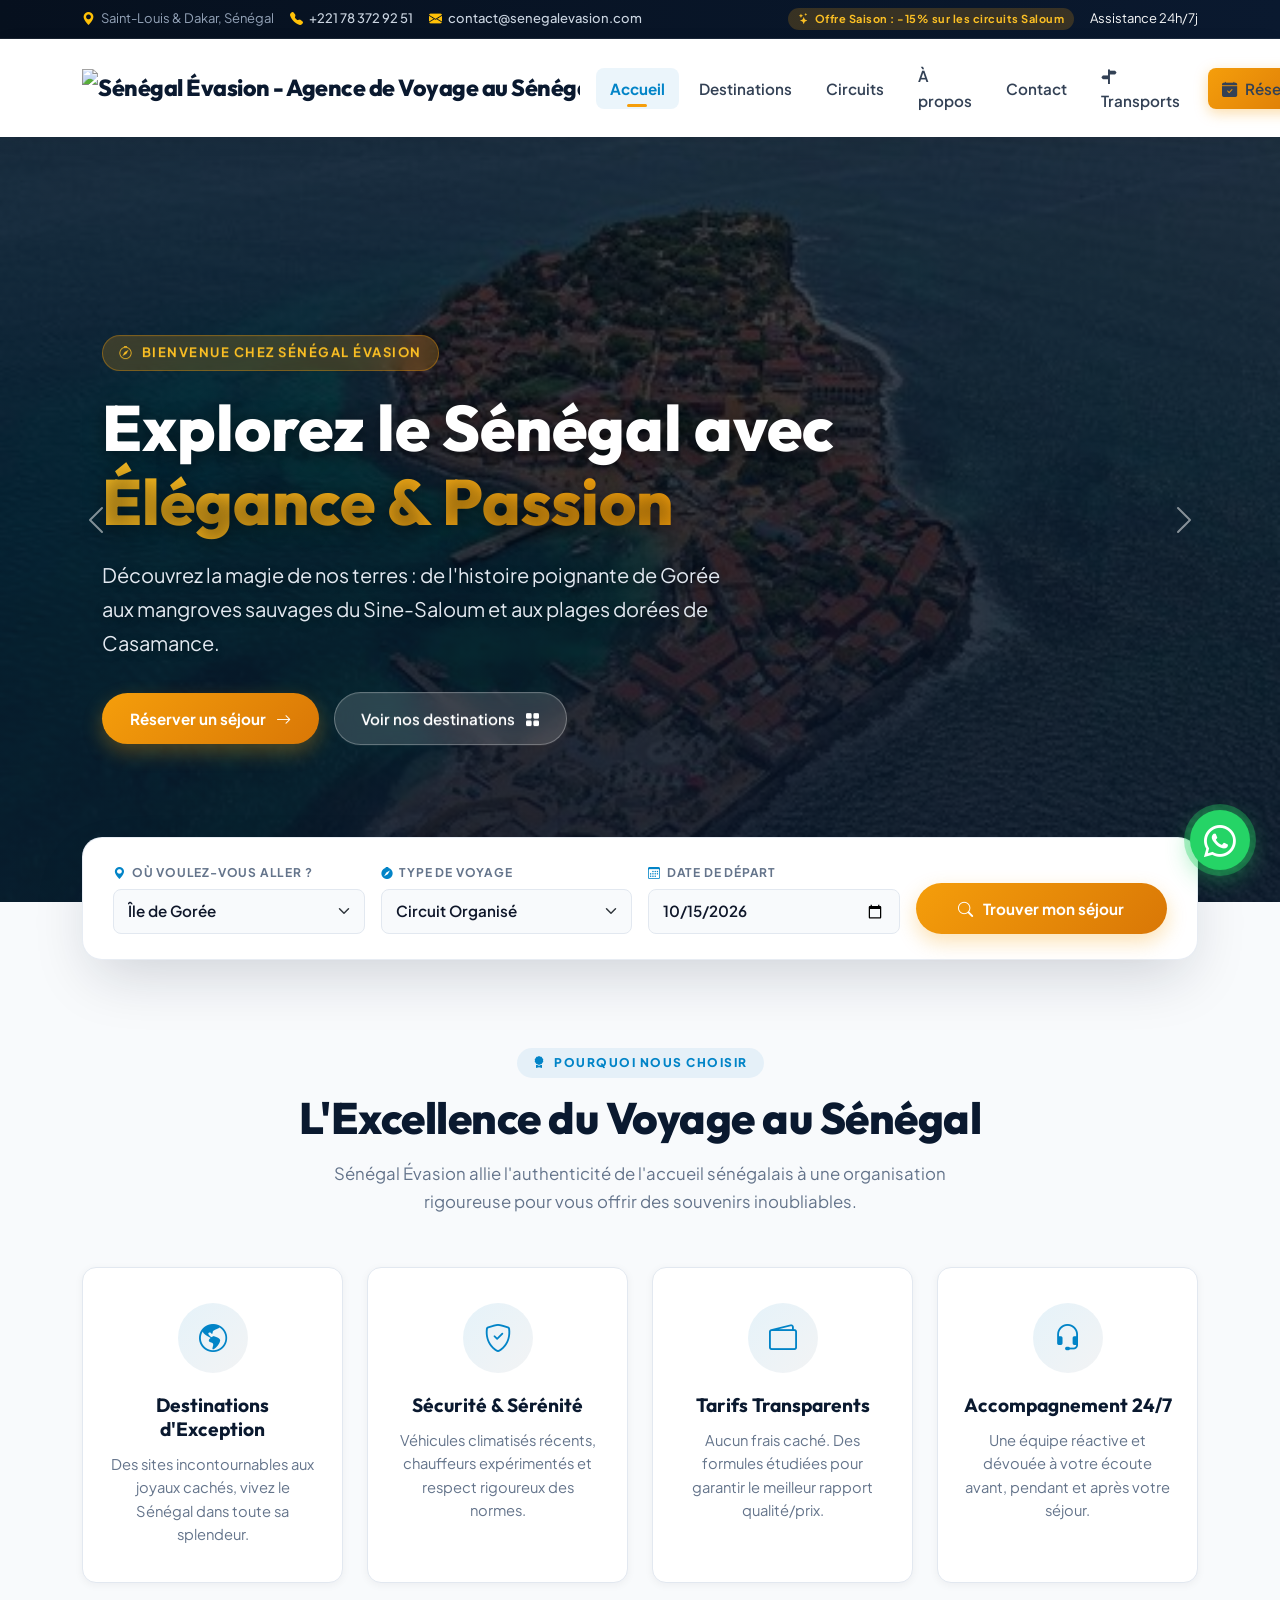
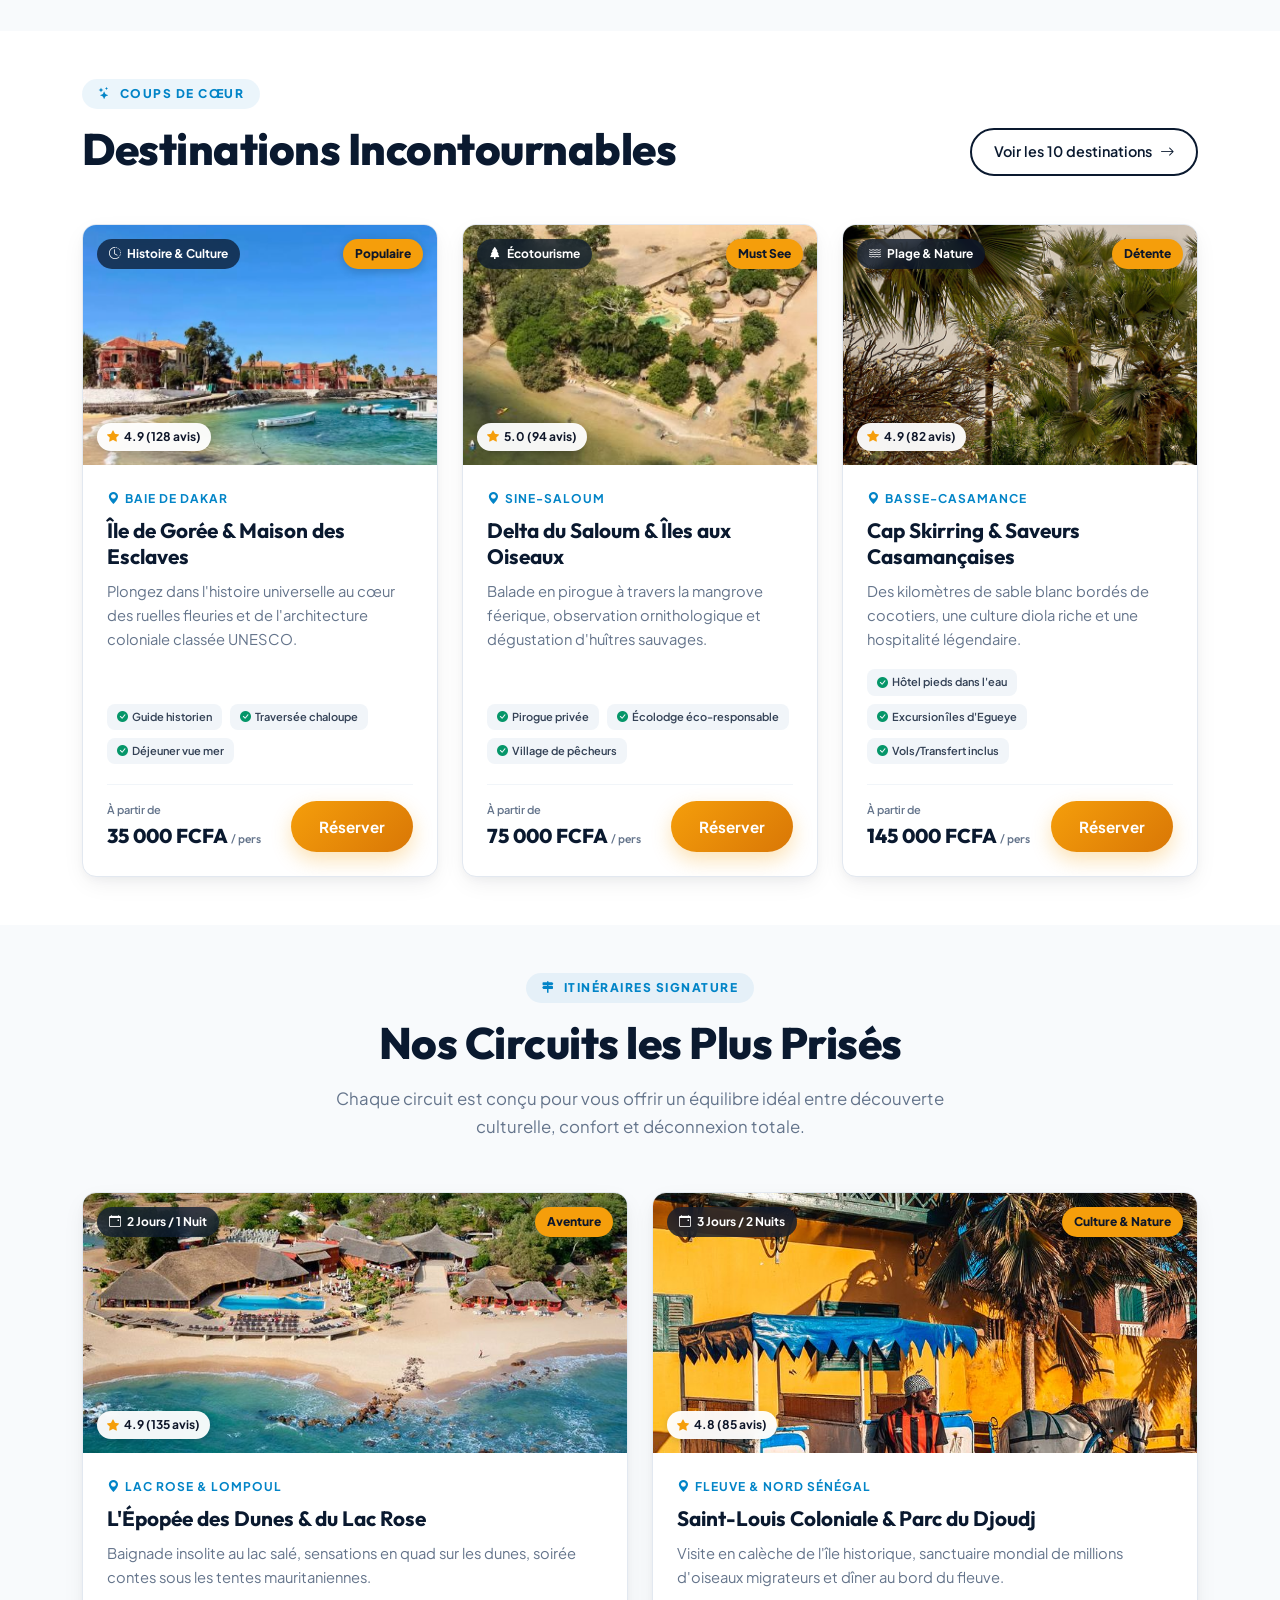
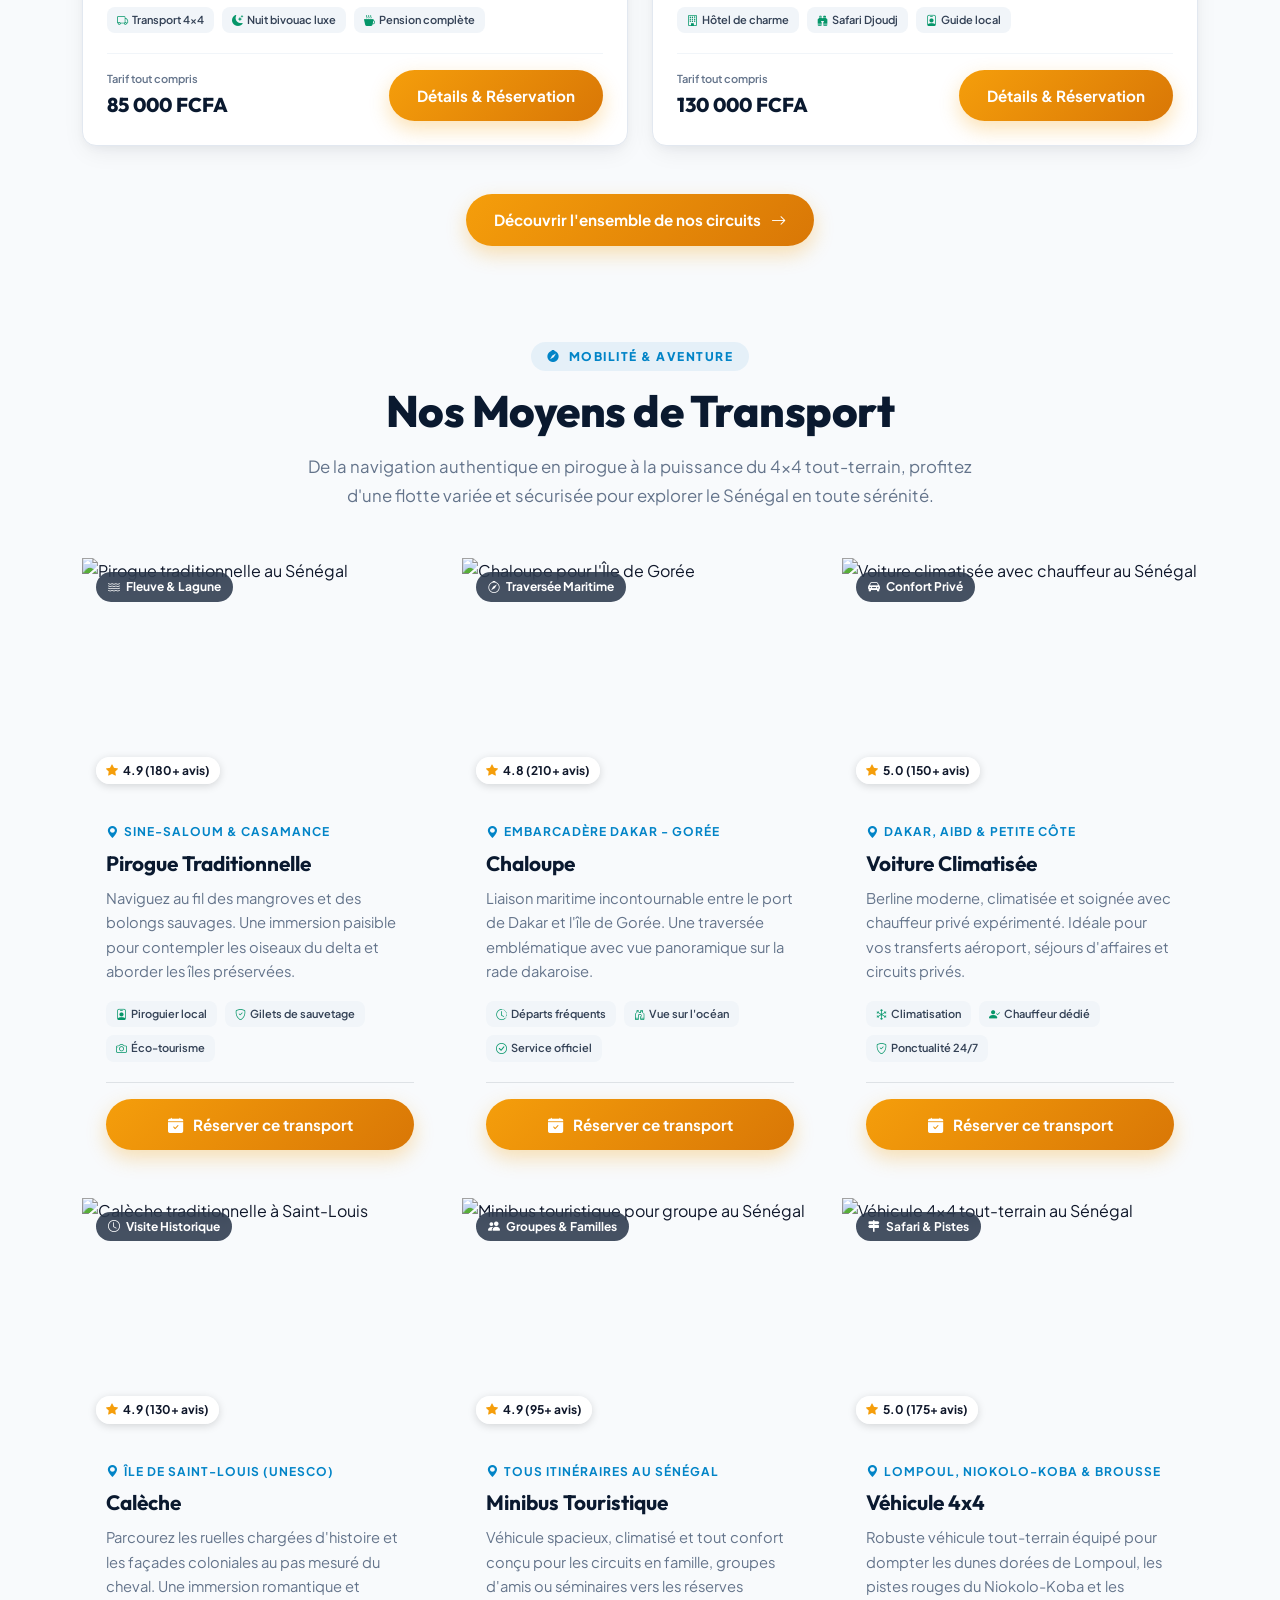
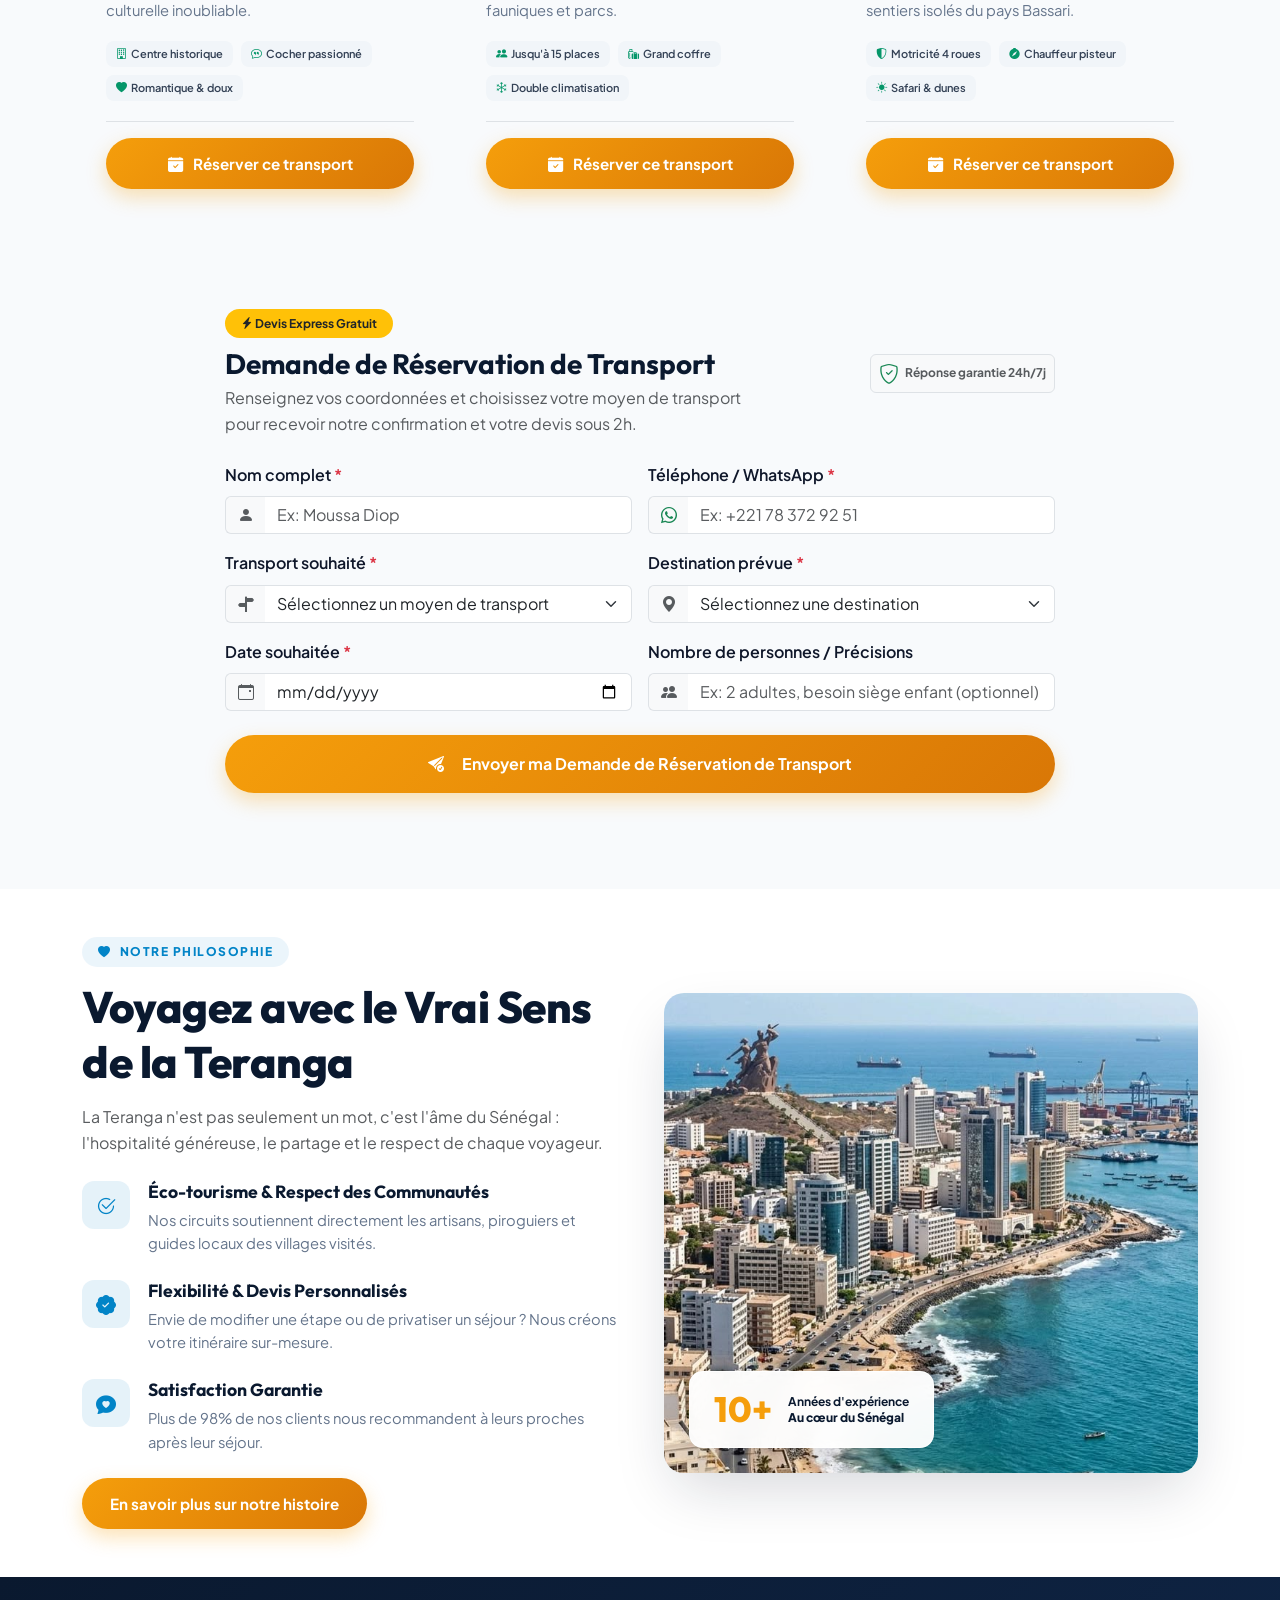
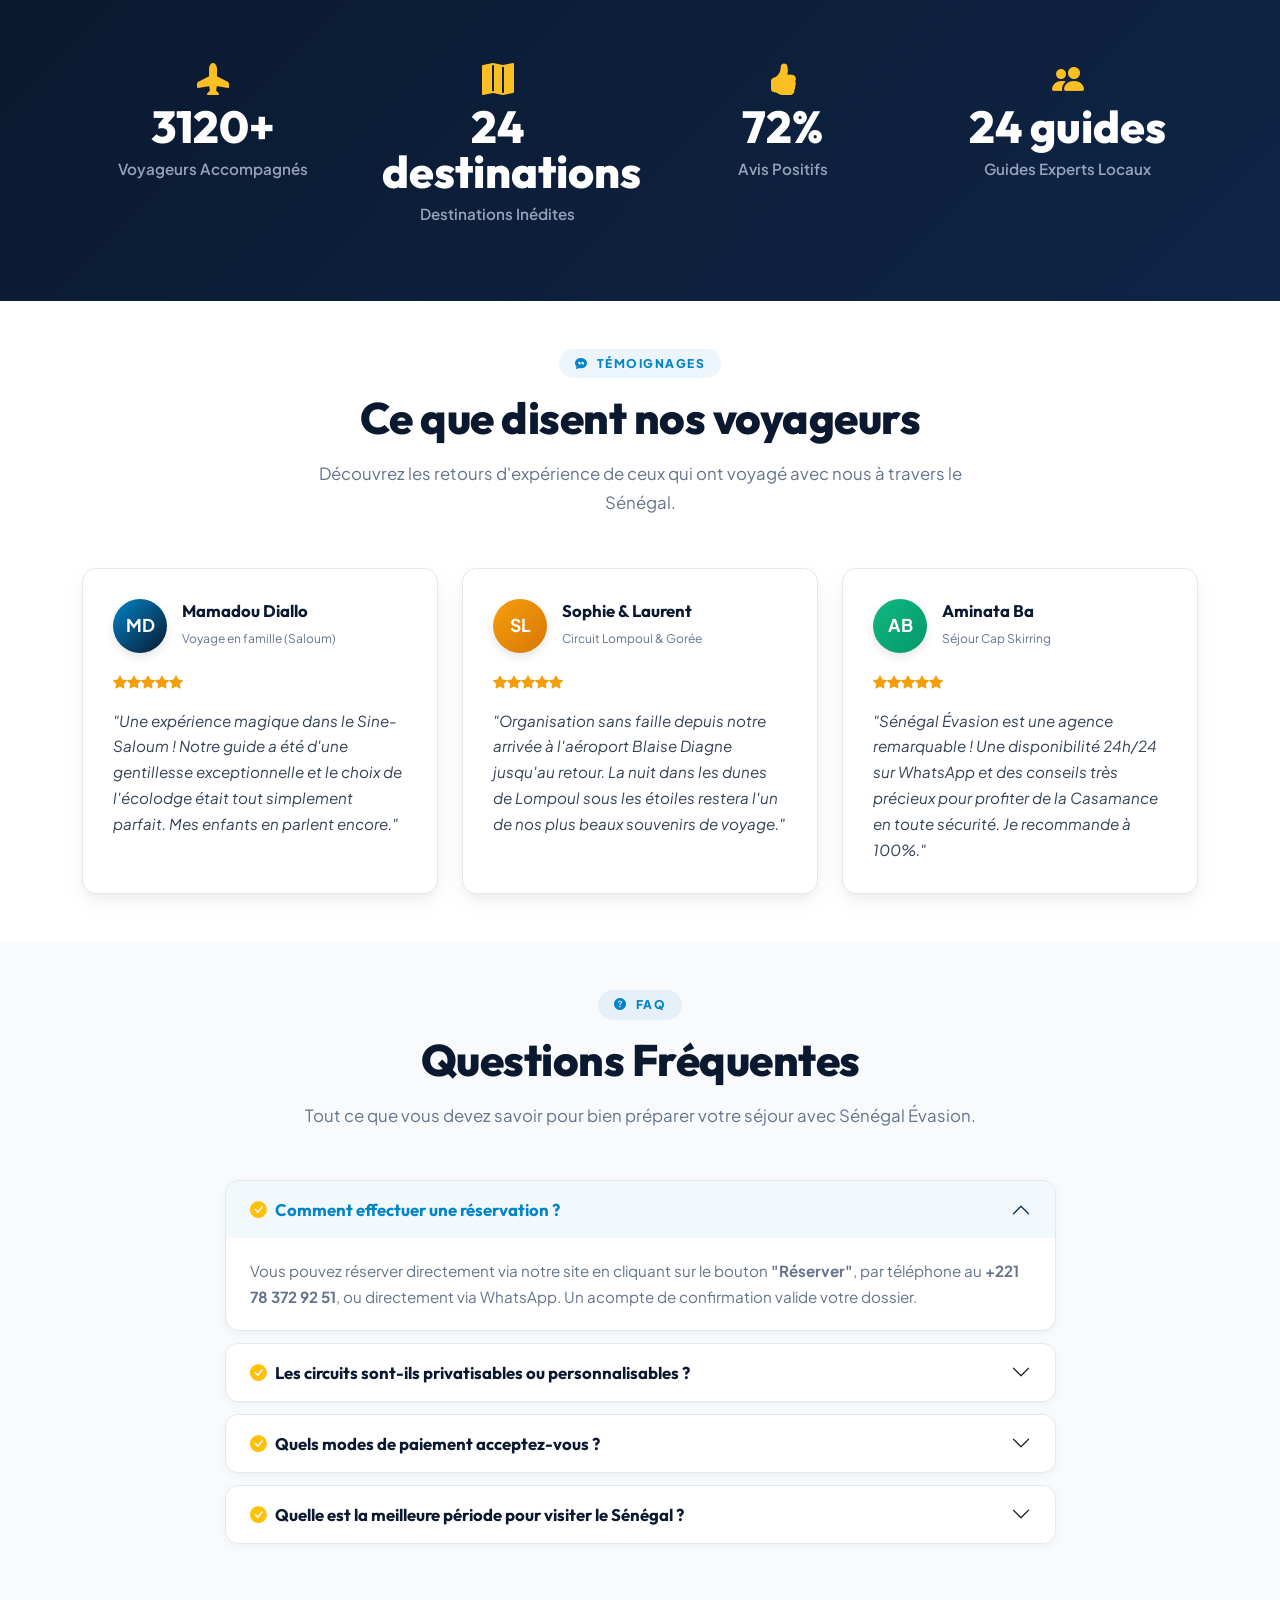
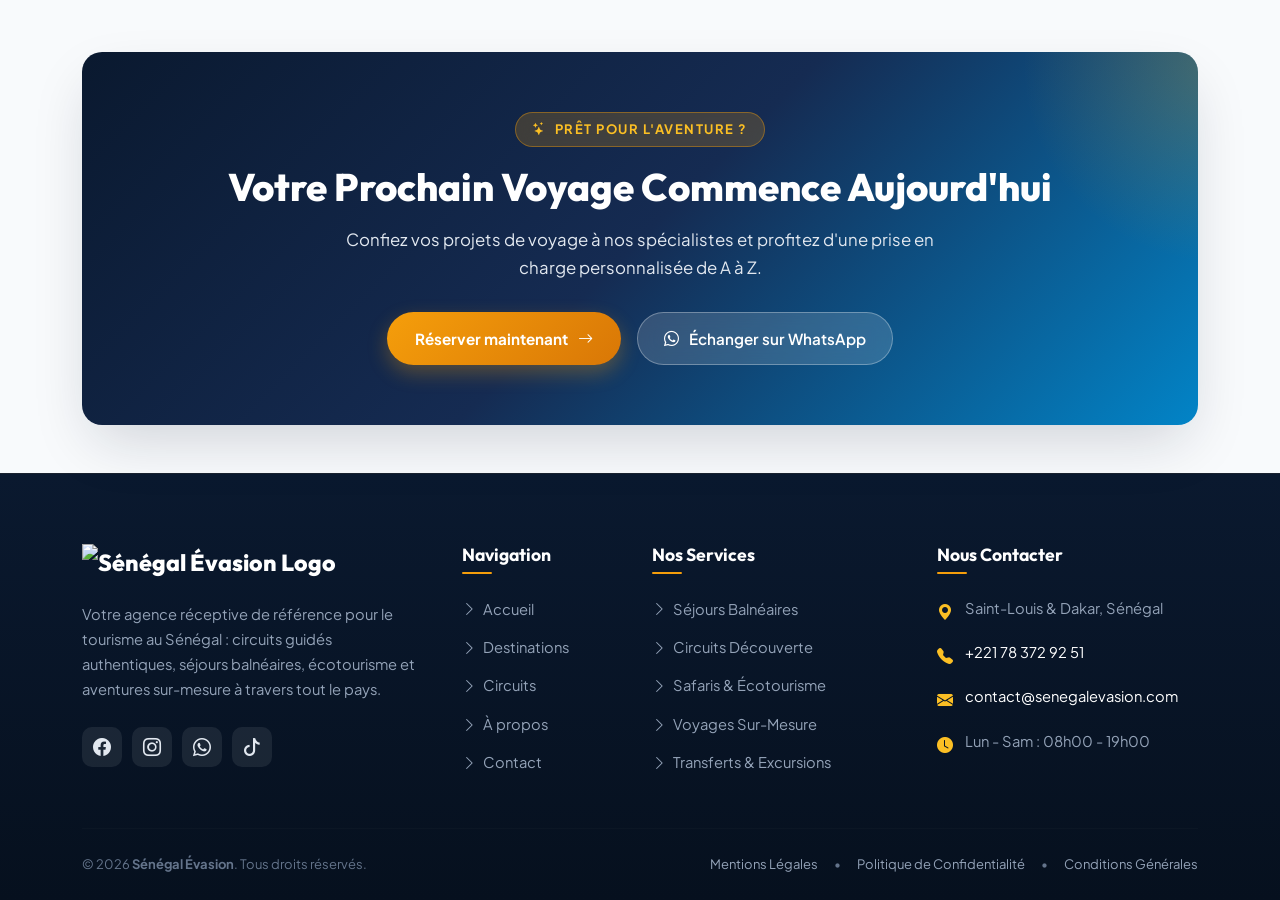
==== commit 9e997852: "Add files via upload" ====
--- a/index.html
+++ b/index.html
@@ -17,6 +17,10 @@
     <link rel="preconnect" href="https://fonts.googleapis.com">
     <link rel="preconnect" href="https://fonts.gstatic.com" crossorigin>
     <link href="https://fonts.googleapis.com/css2?family=Outfit:wght@400;500;600;700;800&family=Plus+Jakarta+Sans:wght@300;400;500;600;700;800&display=swap" rel="stylesheet">
+
+    <!-- Favicon -->
+    <link rel="icon" type="image/svg+xml" href="images/logo-se-new.svg">
+    <link rel="icon" type="image/png" href="images/logo-emblem.png">
 
     <!-- Stylesheet -->
     <link rel="stylesheet" href="css/style.css">
@@ -48,14 +52,8 @@
     ===================================================== -->
     <nav class="navbar navbar-expand-lg sticky-top">
         <div class="container">
-            <a class="navbar-brand" href="index.html">
-                <div class="brand-icon-wrapper">
-                    <i class="bi bi-airplane-engines-fill"></i>
-                </div>
-                <div class="brand-text">
-                    <span class="title">Sénégal Évasion</span>
-                    <span class="subtitle">L'art du voyage & évasion</span>
-                </div>
+            <a class="navbar-brand" href="index.html" aria-label="Sénégal Évasion - Accueil">
+                <img src="images/logo-se-new.svg" alt="Sénégal Évasion - Agence de Voyage au Sénégal" class="brand-logo-full">
             </a>
 
             <button class="navbar-toggler" type="button" data-bs-toggle="collapse" data-bs-target="#mainMenu" aria-controls="mainMenu" aria-expanded="false" aria-label="Afficher le menu">
@@ -79,6 +77,9 @@
                     <li class="nav-item">
                         <a class="nav-link" href="pages/contact.html">Contact</a>
                     </li>
+                    <li class="nav-item">
+                        <a class="nav-link" href="#transports"><i class="bi bi-signpost-split-fill me-1"></i>Transports</a>
+                    </li>
                     <li class="nav-item ms-lg-2 mt-2 mt-lg-0">
                         <a class="nav-link nav-btn-book" href="#reservationModal" data-bs-toggle="modal" data-bs-target="#reservationModal">
                             <i class="bi bi-calendar-check-fill"></i> Réserver
@@ -477,7 +478,304 @@
     </section>
 
     <!-- =====================================================
-         8. OUR COMMITMENTS & SPLIT SECTION
+         8. NOS MOYENS DE TRANSPORT
+    ===================================================== -->
+    <section class="transport-section py-5" id="transports">
+        <div class="container">
+            <div class="section-header text-center mb-5">
+                <span class="section-label"><i class="bi bi-compass-fill"></i> Mobilité & Aventure</span>
+                <h2 class="section-title">Nos Moyens de Transport</h2>
+                <p class="section-subtitle">
+                    De la navigation authentique en pirogue à la puissance du 4x4 tout-terrain, profitez d'une flotte variée et sécurisée pour explorer le Sénégal en toute sérénité.
+                </p>
+            </div>
+
+            <!-- Transport Cards Grid -->
+            <div class="row g-4">
+                <!-- 1. Pirogue traditionnelle -->
+                <div class="col-lg-4 col-md-6">
+                    <div class="transport-card">
+                        <div class="card-media-wrapper">
+                            <img src="images/pirogue-traditionnelle.jpg" alt="Pirogue traditionnelle au Sénégal" loading="lazy">
+                            <span class="card-badge-top-left"><i class="bi bi-water"></i> Fleuve & Lagune</span>
+                            <span class="card-rating-badge"><i class="bi bi-star-fill"></i> 4.9 (180+ avis)</span>
+                        </div>
+                        <div class="card-content">
+                            <span class="card-location"><i class="bi bi-geo-alt-fill"></i> Sine-Saloum & Casamance</span>
+                            <h3 class="card-title">Pirogue Traditionnelle</h3>
+                            <p class="card-desc">
+                                Naviguez au fil des mangroves et des bolongs sauvages. Une immersion paisible pour contempler les oiseaux du delta et aborder les îles préservées.
+                            </p>
+                            <ul class="card-features-list">
+                                <li><i class="bi bi-person-badge"></i> Piroguier local</li>
+                                <li><i class="bi bi-shield-check"></i> Gilets de sauvetage</li>
+                                <li><i class="bi bi-camera"></i> Éco-tourisme</li>
+                            </ul>
+                            <div class="mt-auto pt-3 border-top">
+                                <button type="button" class="btn-main w-100 btn-select-transport" data-transport="Pirogue traditionnelle">
+                                    <i class="bi bi-calendar-check-fill"></i> Réserver ce transport
+                                </button>
+                            </div>
+                        </div>
+                    </div>
+                </div>
+
+                <!-- 2. Chaloupe -->
+                <div class="col-lg-4 col-md-6">
+                    <div class="transport-card">
+                        <div class="card-media-wrapper">
+                            <img src="images/chaloupe-goree.jpg" alt="Chaloupe pour l'Île de Gorée" loading="lazy">
+                            <span class="card-badge-top-left"><i class="bi bi-compass"></i> Traversée Maritime</span>
+                            <span class="card-rating-badge"><i class="bi bi-star-fill"></i> 4.8 (210+ avis)</span>
+                        </div>
+                        <div class="card-content">
+                            <span class="card-location"><i class="bi bi-geo-alt-fill"></i> Embarcadère Dakar - Gorée</span>
+                            <h3 class="card-title">Chaloupe</h3>
+                            <p class="card-desc">
+                                Liaison maritime incontournable entre le port de Dakar et l'île de Gorée. Une traversée emblématique avec vue panoramique sur la rade dakaroise.
+                            </p>
+                            <ul class="card-features-list">
+                                <li><i class="bi bi-clock-history"></i> Départs fréquents</li>
+                                <li><i class="bi bi-binoculars"></i> Vue sur l'océan</li>
+                                <li><i class="bi bi-check-circle"></i> Service officiel</li>
+                            </ul>
+                            <div class="mt-auto pt-3 border-top">
+                                <button type="button" class="btn-main w-100 btn-select-transport" data-transport="Chaloupe">
+                                    <i class="bi bi-calendar-check-fill"></i> Réserver ce transport
+                                </button>
+                            </div>
+                        </div>
+                    </div>
+                </div>
+
+                <!-- 3. Voiture climatisée -->
+                <div class="col-lg-4 col-md-6">
+                    <div class="transport-card">
+                        <div class="card-media-wrapper">
+                            <img src="images/voiture-climatisee.jpg" alt="Voiture climatisée avec chauffeur au Sénégal" loading="lazy">
+                            <span class="card-badge-top-left"><i class="bi bi-car-front-fill"></i> Confort Privé</span>
+                            <span class="card-rating-badge"><i class="bi bi-star-fill"></i> 5.0 (150+ avis)</span>
+                        </div>
+                        <div class="card-content">
+                            <span class="card-location"><i class="bi bi-geo-alt-fill"></i> Dakar, AIBD & Petite Côte</span>
+                            <h3 class="card-title">Voiture Climatisée</h3>
+                            <p class="card-desc">
+                                Berline moderne, climatisée et soignée avec chauffeur privé expérimenté. Idéale pour vos transferts aéroport, séjours d'affaires et circuits privés.
+                            </p>
+                            <ul class="card-features-list">
+                                <li><i class="bi bi-snow"></i> Climatisation</li>
+                                <li><i class="bi bi-person-check-fill"></i> Chauffeur dédié</li>
+                                <li><i class="bi bi-shield-check"></i> Ponctualité 24/7</li>
+                            </ul>
+                            <div class="mt-auto pt-3 border-top">
+                                <button type="button" class="btn-main w-100 btn-select-transport" data-transport="Voiture climatisée">
+                                    <i class="bi bi-calendar-check-fill"></i> Réserver ce transport
+                                </button>
+                            </div>
+                        </div>
+                    </div>
+                </div>
+
+                <!-- 4. Calèche -->
+                <div class="col-lg-4 col-md-6">
+                    <div class="transport-card">
+                        <div class="card-media-wrapper">
+                            <img src="images/caleche-saint-louis.jpg" alt="Calèche traditionnelle à Saint-Louis" loading="lazy">
+                            <span class="card-badge-top-left"><i class="bi bi-clock"></i> Visite Historique</span>
+                            <span class="card-rating-badge"><i class="bi bi-star-fill"></i> 4.9 (130+ avis)</span>
+                        </div>
+                        <div class="card-content">
+                            <span class="card-location"><i class="bi bi-geo-alt-fill"></i> Île de Saint-Louis (UNESCO)</span>
+                            <h3 class="card-title">Calèche</h3>
+                            <p class="card-desc">
+                                Parcourez les ruelles chargées d'histoire et les façades coloniales au pas mesuré du cheval. Une immersion romantique et culturelle inoubliable.
+                            </p>
+                            <ul class="card-features-list">
+                                <li><i class="bi bi-building"></i> Centre historique</li>
+                                <li><i class="bi bi-chat-quote"></i> Cocher passionné</li>
+                                <li><i class="bi bi-heart-fill"></i> Romantique & doux</li>
+                            </ul>
+                            <div class="mt-auto pt-3 border-top">
+                                <button type="button" class="btn-main w-100 btn-select-transport" data-transport="Calèche">
+                                    <i class="bi bi-calendar-check-fill"></i> Réserver ce transport
+                                </button>
+                            </div>
+                        </div>
+                    </div>
+                </div>
+
+                <!-- 5. Minibus touristique -->
+                <div class="col-lg-4 col-md-6">
+                    <div class="transport-card">
+                        <div class="card-media-wrapper">
+                            <img src="images/minibus-touristique.jpg" alt="Minibus touristique pour groupe au Sénégal" loading="lazy">
+                            <span class="card-badge-top-left"><i class="bi bi-people-fill"></i> Groupes & Familles</span>
+                            <span class="card-rating-badge"><i class="bi bi-star-fill"></i> 4.9 (95+ avis)</span>
+                        </div>
+                        <div class="card-content">
+                            <span class="card-location"><i class="bi bi-geo-alt-fill"></i> Tous Itinéraires au Sénégal</span>
+                            <h3 class="card-title">Minibus Touristique</h3>
+                            <p class="card-desc">
+                                Véhicule spacieux, climatisé et tout confort conçu pour les circuits en famille, groupes d'amis ou séminaires vers les réserves fauniques et parcs.
+                            </p>
+                            <ul class="card-features-list">
+                                <li><i class="bi bi-people-fill"></i> Jusqu'à 15 places</li>
+                                <li><i class="bi bi-luggage-fill"></i> Grand coffre</li>
+                                <li><i class="bi bi-snow"></i> Double climatisation</li>
+                            </ul>
+                            <div class="mt-auto pt-3 border-top">
+                                <button type="button" class="btn-main w-100 btn-select-transport" data-transport="Minibus touristique">
+                                    <i class="bi bi-calendar-check-fill"></i> Réserver ce transport
+                                </button>
+                            </div>
+                        </div>
+                    </div>
+                </div>
+
+                <!-- 6. Véhicule 4x4 -->
+                <div class="col-lg-4 col-md-6">
+                    <div class="transport-card">
+                        <div class="card-media-wrapper">
+                            <img src="images/vehicule-4x4.jpg" alt="Véhicule 4x4 tout-terrain au Sénégal" loading="lazy">
+                            <span class="card-badge-top-left"><i class="bi bi-signpost-2-fill"></i> Safari & Pistes</span>
+                            <span class="card-rating-badge"><i class="bi bi-star-fill"></i> 5.0 (175+ avis)</span>
+                        </div>
+                        <div class="card-content">
+                            <span class="card-location"><i class="bi bi-geo-alt-fill"></i> Lompoul, Niokolo-Koba & Brousse</span>
+                            <h3 class="card-title">Véhicule 4x4</h3>
+                            <p class="card-desc">
+                                Robuste véhicule tout-terrain équipé pour dompter les dunes dorées de Lompoul, les pistes rouges du Niokolo-Koba et les sentiers isolés du pays Bassari.
+                            </p>
+                            <ul class="card-features-list">
+                                <li><i class="bi bi-shield-shaded"></i> Motricité 4 roues</li>
+                                <li><i class="bi bi-compass-fill"></i> Chauffeur pisteur</li>
+                                <li><i class="bi bi-sun-fill"></i> Safari & dunes</li>
+                            </ul>
+                            <div class="mt-auto pt-3 border-top">
+                                <button type="button" class="btn-main w-100 btn-select-transport" data-transport="Véhicule 4x4">
+                                    <i class="bi bi-calendar-check-fill"></i> Réserver ce transport
+                                </button>
+                            </div>
+                        </div>
+                    </div>
+                </div>
+            </div>
+
+            <!-- Formulaire de Demande de Réservation de Transport -->
+            <div class="row justify-content-center mt-5" id="form-transport">
+                <div class="col-lg-10">
+                    <div class="transport-booking-card p-4 p-md-5">
+                        <div class="row align-items-center mb-4">
+                            <div class="col-md-8">
+                                <span class="badge bg-warning text-dark px-3 py-2 rounded-pill fw-bold mb-2">
+                                    <i class="bi bi-lightning-charge-fill"></i> Devis Express Gratuit
+                                </span>
+                                <h3 class="fw-bold mb-1" style="color: var(--primary);">Demande de Réservation de Transport</h3>
+                                <p class="text-muted mb-0">Renseignez vos coordonnées et choisissez votre moyen de transport pour recevoir notre confirmation et votre devis sous 2h.</p>
+                            </div>
+                            <div class="col-md-4 text-md-end mt-3 mt-md-0">
+                                <span class="badge bg-light text-muted p-2 border">
+                                    <i class="bi bi-shield-check text-success fs-5 align-middle me-1"></i> Réponse garantie 24h/7j
+                                </span>
+                            </div>
+                        </div>
+
+                        <form id="transportBookingForm">
+                            <div class="row g-3">
+                                <!-- Nom -->
+                                <div class="col-md-6">
+                                    <label for="transportNom" class="form-label fw-semibold">Nom complet <span class="text-danger">*</span></label>
+                                    <div class="input-group">
+                                        <span class="input-group-text bg-light border-end-0"><i class="bi bi-person-fill text-muted"></i></span>
+                                        <input type="text" id="transportNom" name="nom" class="form-control border-start-0" placeholder="Ex: Moussa Diop" required>
+                                    </div>
+                                </div>
+
+                                <!-- Téléphone -->
+                                <div class="col-md-6">
+                                    <label for="transportTel" class="form-label fw-semibold">Téléphone / WhatsApp <span class="text-danger">*</span></label>
+                                    <div class="input-group">
+                                        <span class="input-group-text bg-light border-end-0"><i class="bi bi-whatsapp text-success"></i></span>
+                                        <input type="tel" id="transportTel" name="telephone" class="form-control border-start-0" placeholder="Ex: +221 78 372 92 51" required>
+                                    </div>
+                                </div>
+
+                                <!-- Transport souhaité -->
+                                <div class="col-md-6">
+                                    <label for="transportType" class="form-label fw-semibold">Transport souhaité <span class="text-danger">*</span></label>
+                                    <div class="input-group">
+                                        <span class="input-group-text bg-light border-end-0"><i class="bi bi-signpost-split-fill text-muted"></i></span>
+                                        <select id="transportType" name="transport" class="form-select border-start-0" required>
+                                            <option value="" disabled selected>Sélectionnez un moyen de transport</option>
+                                            <option value="Pirogue traditionnelle">Pirogue traditionnelle (Sine-Saloum & Casamance)</option>
+                                            <option value="Chaloupe">Chaloupe (Dakar - Île de Gorée)</option>
+                                            <option value="Voiture climatisée">Voiture climatisée avec chauffeur privé</option>
+                                            <option value="Calèche">Calèche (Visite historique de Saint-Louis)</option>
+                                            <option value="Minibus touristique">Minibus touristique (Excursions groupe & famille)</option>
+                                            <option value="Véhicule 4x4">Véhicule 4x4 tout-terrain (Désert & Safari)</option>
+                                        </select>
+                                    </div>
+                                </div>
+
+                                <!-- Destination -->
+                                <div class="col-md-6">
+                                    <label for="transportDestination" class="form-label fw-semibold">Destination prévue <span class="text-danger">*</span></label>
+                                    <div class="input-group">
+                                        <span class="input-group-text bg-light border-end-0"><i class="bi bi-geo-alt-fill text-muted"></i></span>
+                                        <select id="transportDestination" name="destination" class="form-select border-start-0" required>
+                                            <option value="" disabled selected>Sélectionnez une destination</option>
+                                            <option value="Dakar & Almadies">Dakar & Almadies</option>
+                                            <option value="Île de Gorée">Île de Gorée</option>
+                                            <option value="Saint-Louis & Djoudj">Saint-Louis & Djoudj</option>
+                                            <option value="Delta du Sine-Saloum">Delta du Sine-Saloum</option>
+                                            <option value="Désert de Lompoul">Désert de Lompoul</option>
+                                            <option value="Casamance & Cap Skirring">Casamance & Cap Skirring</option>
+                                            <option value="Saly & Petite Côte">Saly & Petite Côte</option>
+                                            <option value="Parc Niokolo-Koba">Parc National du Niokolo-Koba</option>
+                                            <option value="Autre destination">Autre destination / Sur-mesure</option>
+                                        </select>
+                                    </div>
+                                </div>
+
+                                <!-- Date -->
+                                <div class="col-md-6">
+                                    <label for="transportDate" class="form-label fw-semibold">Date souhaitée <span class="text-danger">*</span></label>
+                                    <div class="input-group">
+                                        <span class="input-group-text bg-light border-end-0"><i class="bi bi-calendar-event text-muted"></i></span>
+                                        <input type="date" id="transportDate" name="date" class="form-control border-start-0" required>
+                                    </div>
+                                </div>
+
+                                <!-- Précisions / Passagers -->
+                                <div class="col-md-6">
+                                    <label for="transportPassagers" class="form-label fw-semibold">Nombre de personnes / Précisions</label>
+                                    <div class="input-group">
+                                        <span class="input-group-text bg-light border-end-0"><i class="bi bi-people-fill text-muted"></i></span>
+                                        <input type="text" id="transportPassagers" name="passagers" class="form-control border-start-0" placeholder="Ex: 2 adultes, besoin siège enfant (optionnel)">
+                                    </div>
+                                </div>
+
+                                <!-- Submit Button -->
+                                <div class="col-12 mt-4">
+                                    <button type="submit" class="btn-main w-100 py-3 fs-6">
+                                        <i class="bi bi-send-check-fill me-2"></i> Envoyer ma Demande de Réservation de Transport
+                                    </button>
+                                </div>
+                            </div>
+                        </form>
+
+                        <div id="transportFormAlert" class="alert alert-success d-none mt-3 mb-0" role="alert">
+                            <i class="bi bi-check-circle-fill me-2"></i>
+                            <strong>Demande transmise avec succès !</strong> Notre équipe vous contactera très rapidement par téléphone ou WhatsApp pour confirmer votre transport.
+                        </div>
+                    </div>
+                </div>
+            </div>
+        </div>
+    </section>
+
+    <!-- =====================================================
+         9. OUR COMMITMENTS & SPLIT SECTION
     ===================================================== -->
     <section class="py-5 bg-white">
         <div class="container">
@@ -737,7 +1035,7 @@
             <div class="modal-content">
                 <div class="modal-header">
                     <h5 class="modal-title" id="reservationModalLabel">
-                        <i class="bi bi-airplane-engines-fill"></i> Réserver votre Voyage
+                        <img src="images/logo-se-new.svg" alt="Logo Sénégal Évasion" class="modal-logo-img"> Réserver votre Voyage
                     </h5>
                     <button type="button" class="btn-close" data-bs-dismiss="modal" aria-label="Fermer"></button>
                 </div>
@@ -838,14 +1136,11 @@
         <div class="container">
             <div class="row g-4">
                 <div class="col-lg-4 col-md-6">
-                    <a href="index.html" class="footer-brand">
-                        <div class="brand-icon-wrapper" style="width: 36px; height: 36px; font-size: 17px;">
-                            <i class="bi bi-airplane-engines-fill"></i>
-                        </div>
-                        Sénégal Évasion
+                    <a href="index.html" class="footer-brand" aria-label="Sénégal Évasion - Accueil">
+                        <img src="images/logo-se-new-white.svg" alt="Sénégal Évasion Logo" class="footer-logo-full">
                     </a>
                     <p class="footer-desc">
-                        Votre partenaire d'excellence pour découvrir le Sénégal et l'Afrique dans des conditions de confort et de sécurité optimales.
+                        Votre agence réceptive de référence pour le tourisme au Sénégal : circuits guidés authentiques, séjours balnéaires, écotourisme et aventures sur-mesure à travers tout le pays.
                     </p>
                     <div class="footer-social-links">
                         <a href="#" aria-label="Facebook"><i class="bi bi-facebook"></i></a>
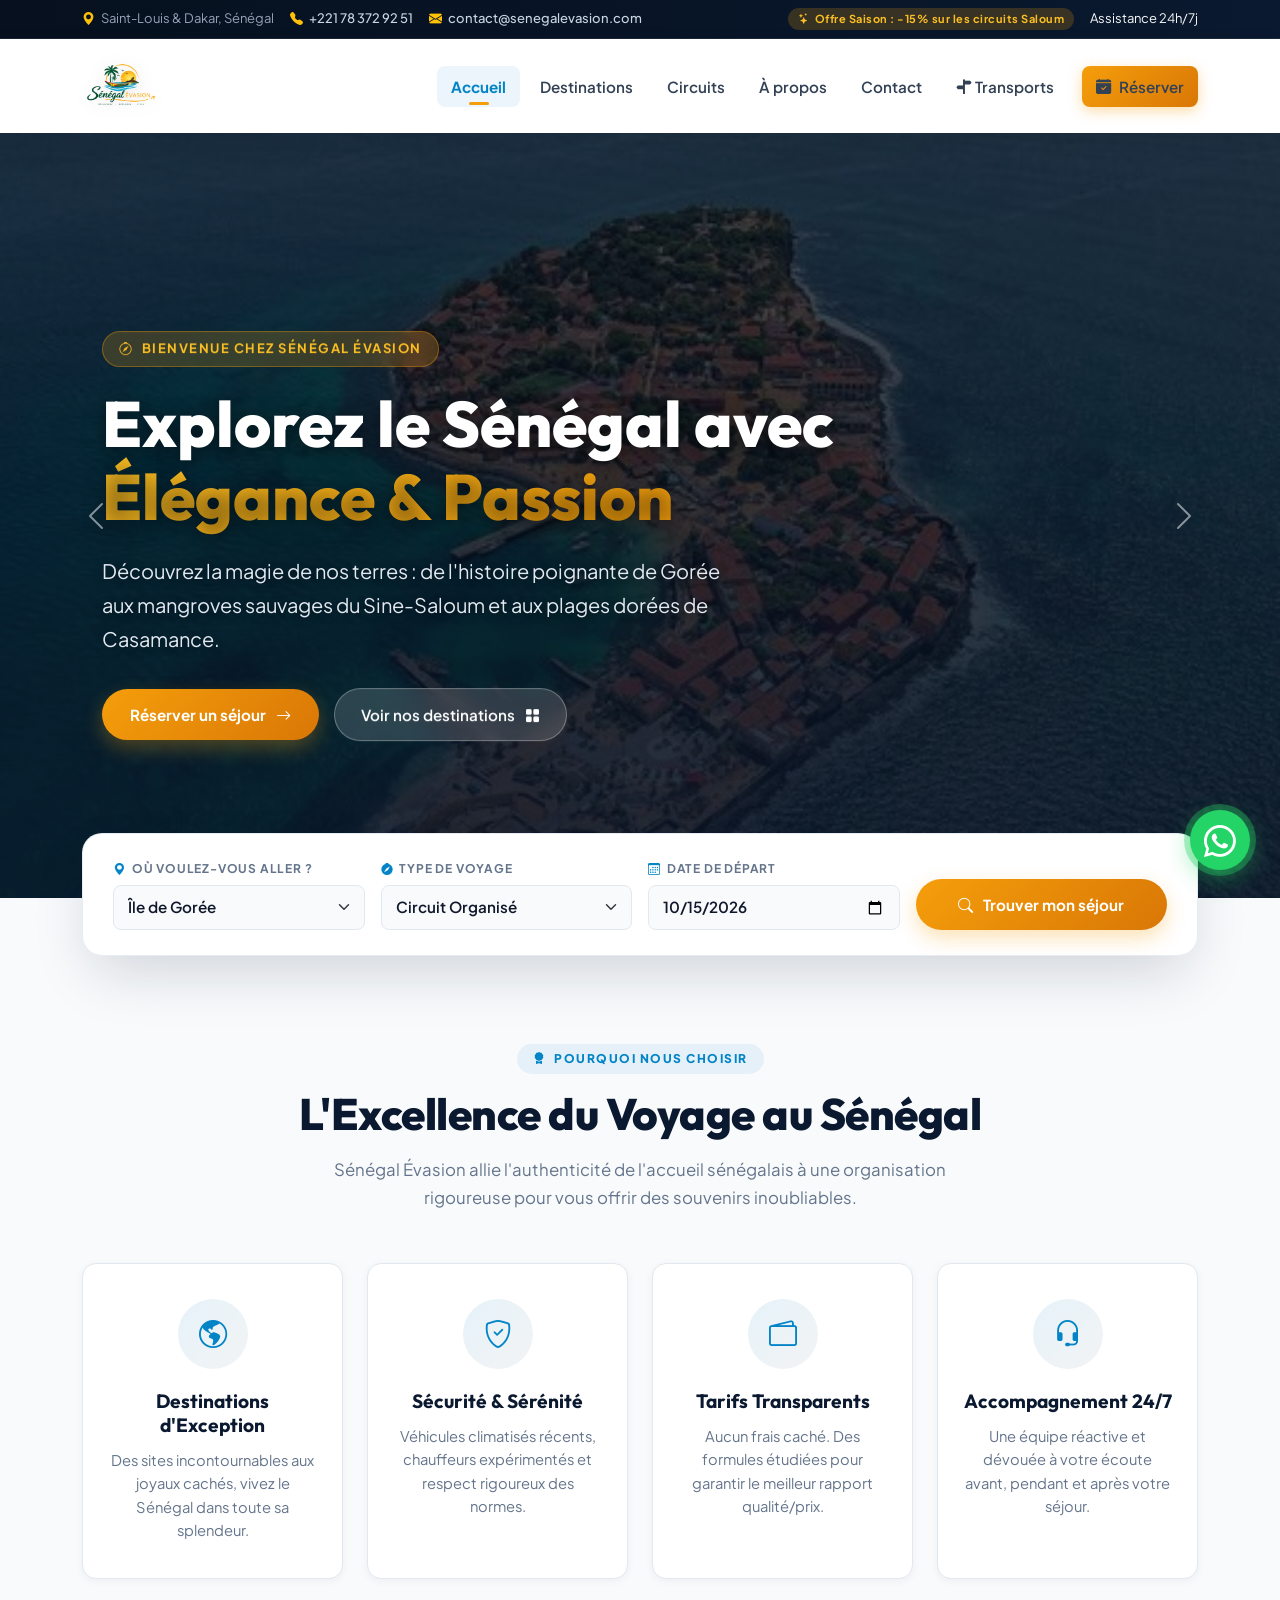
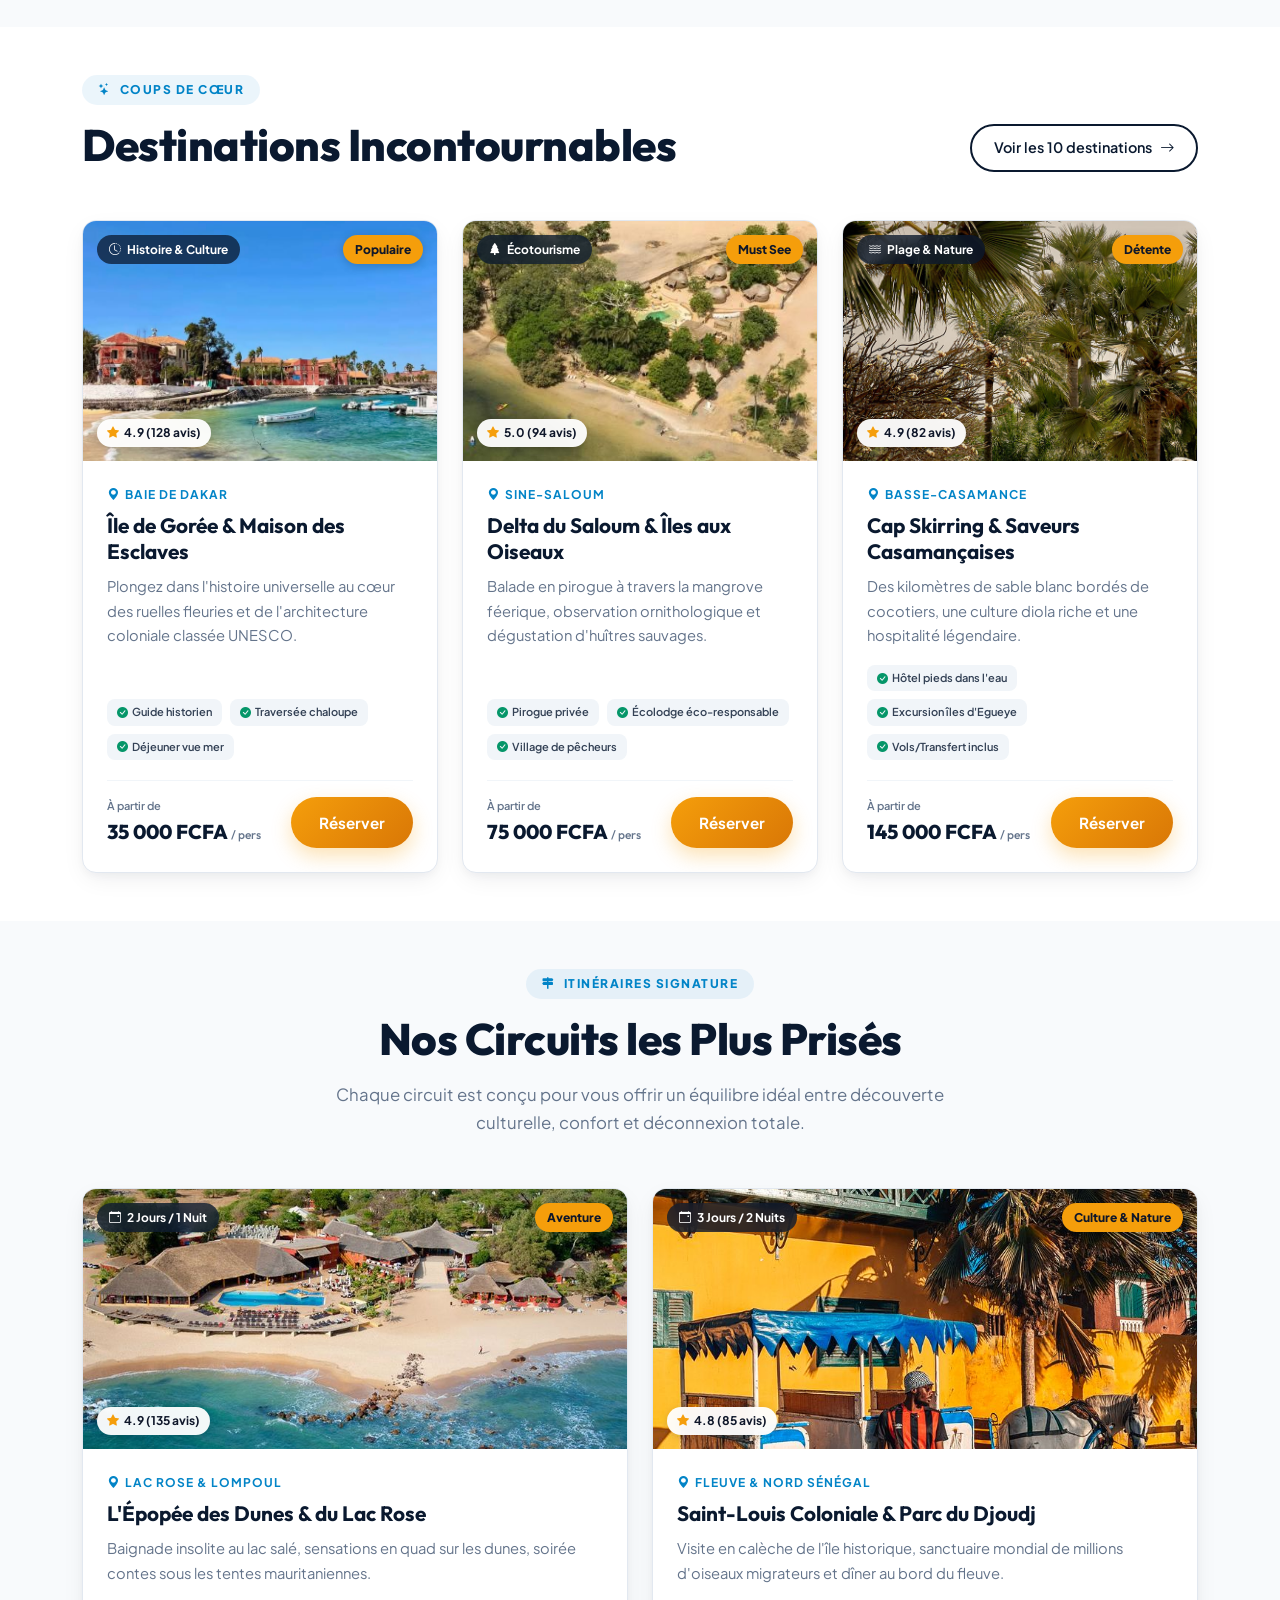
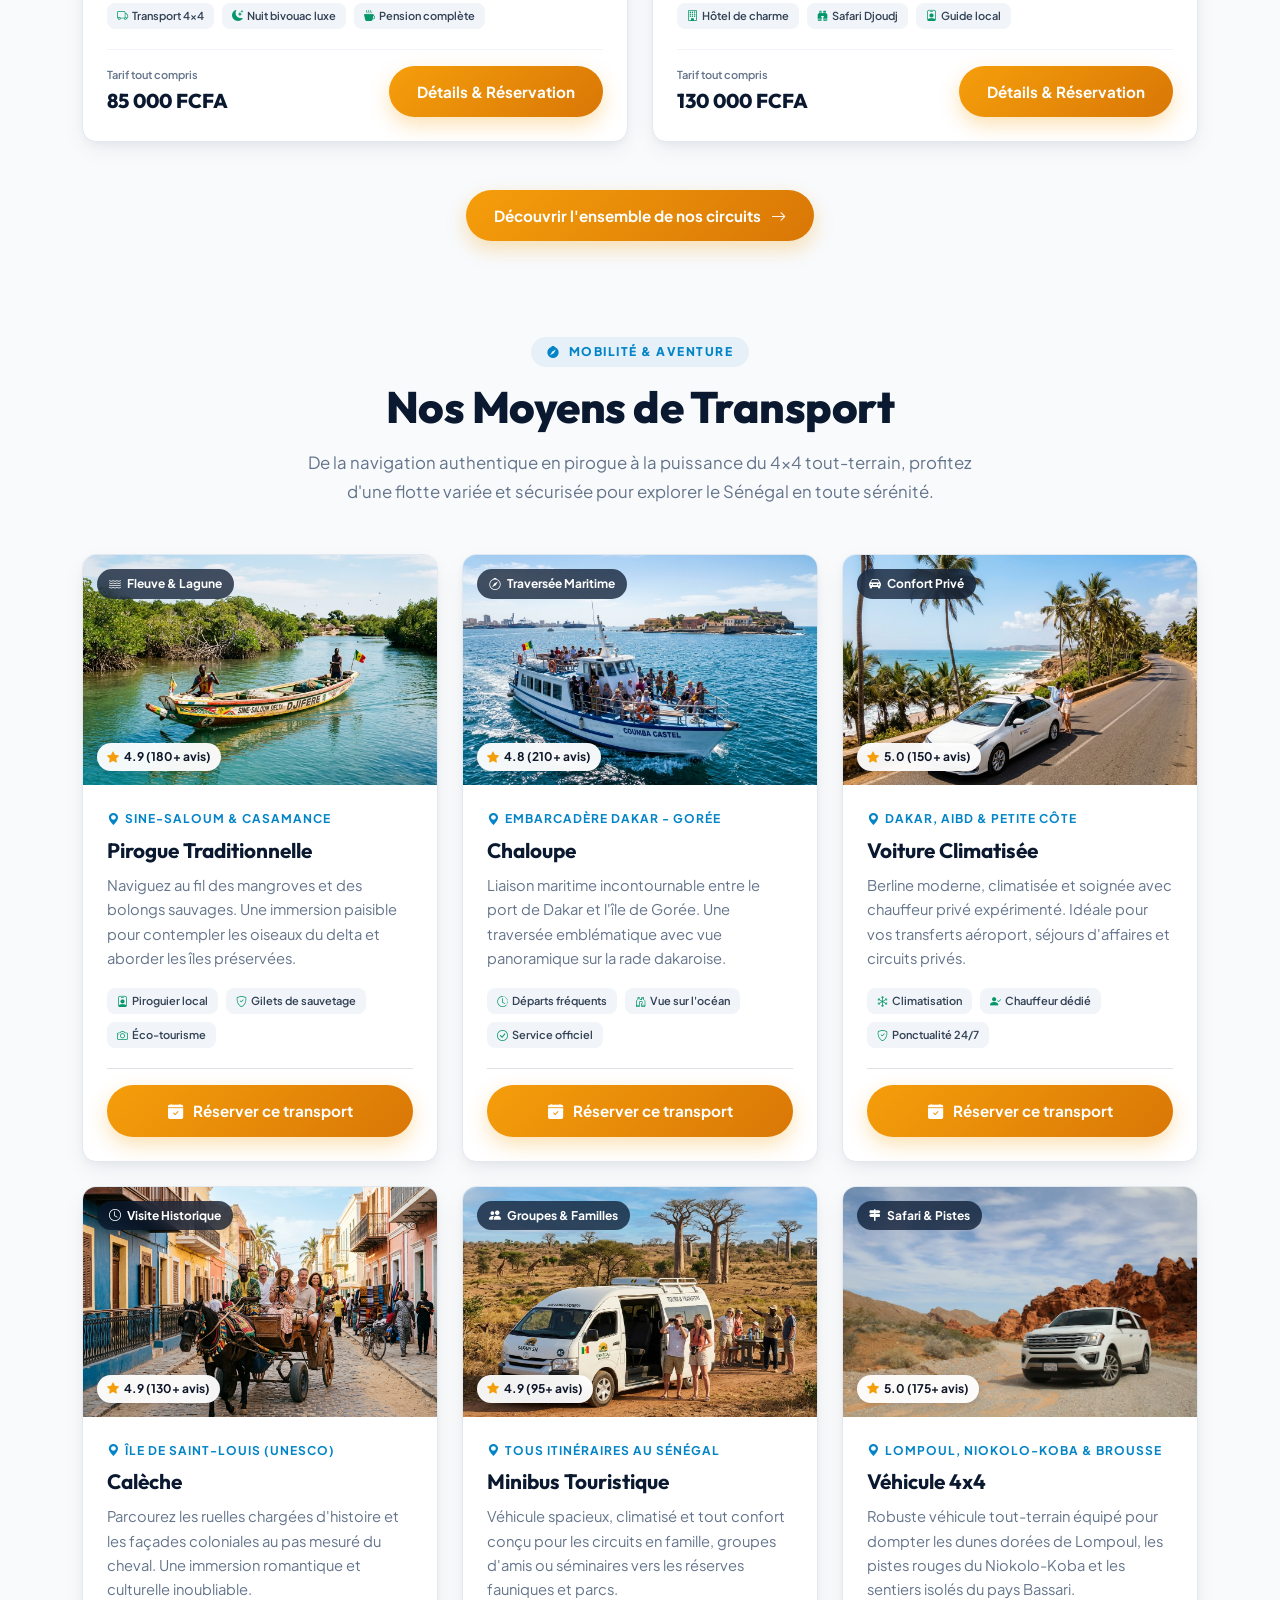
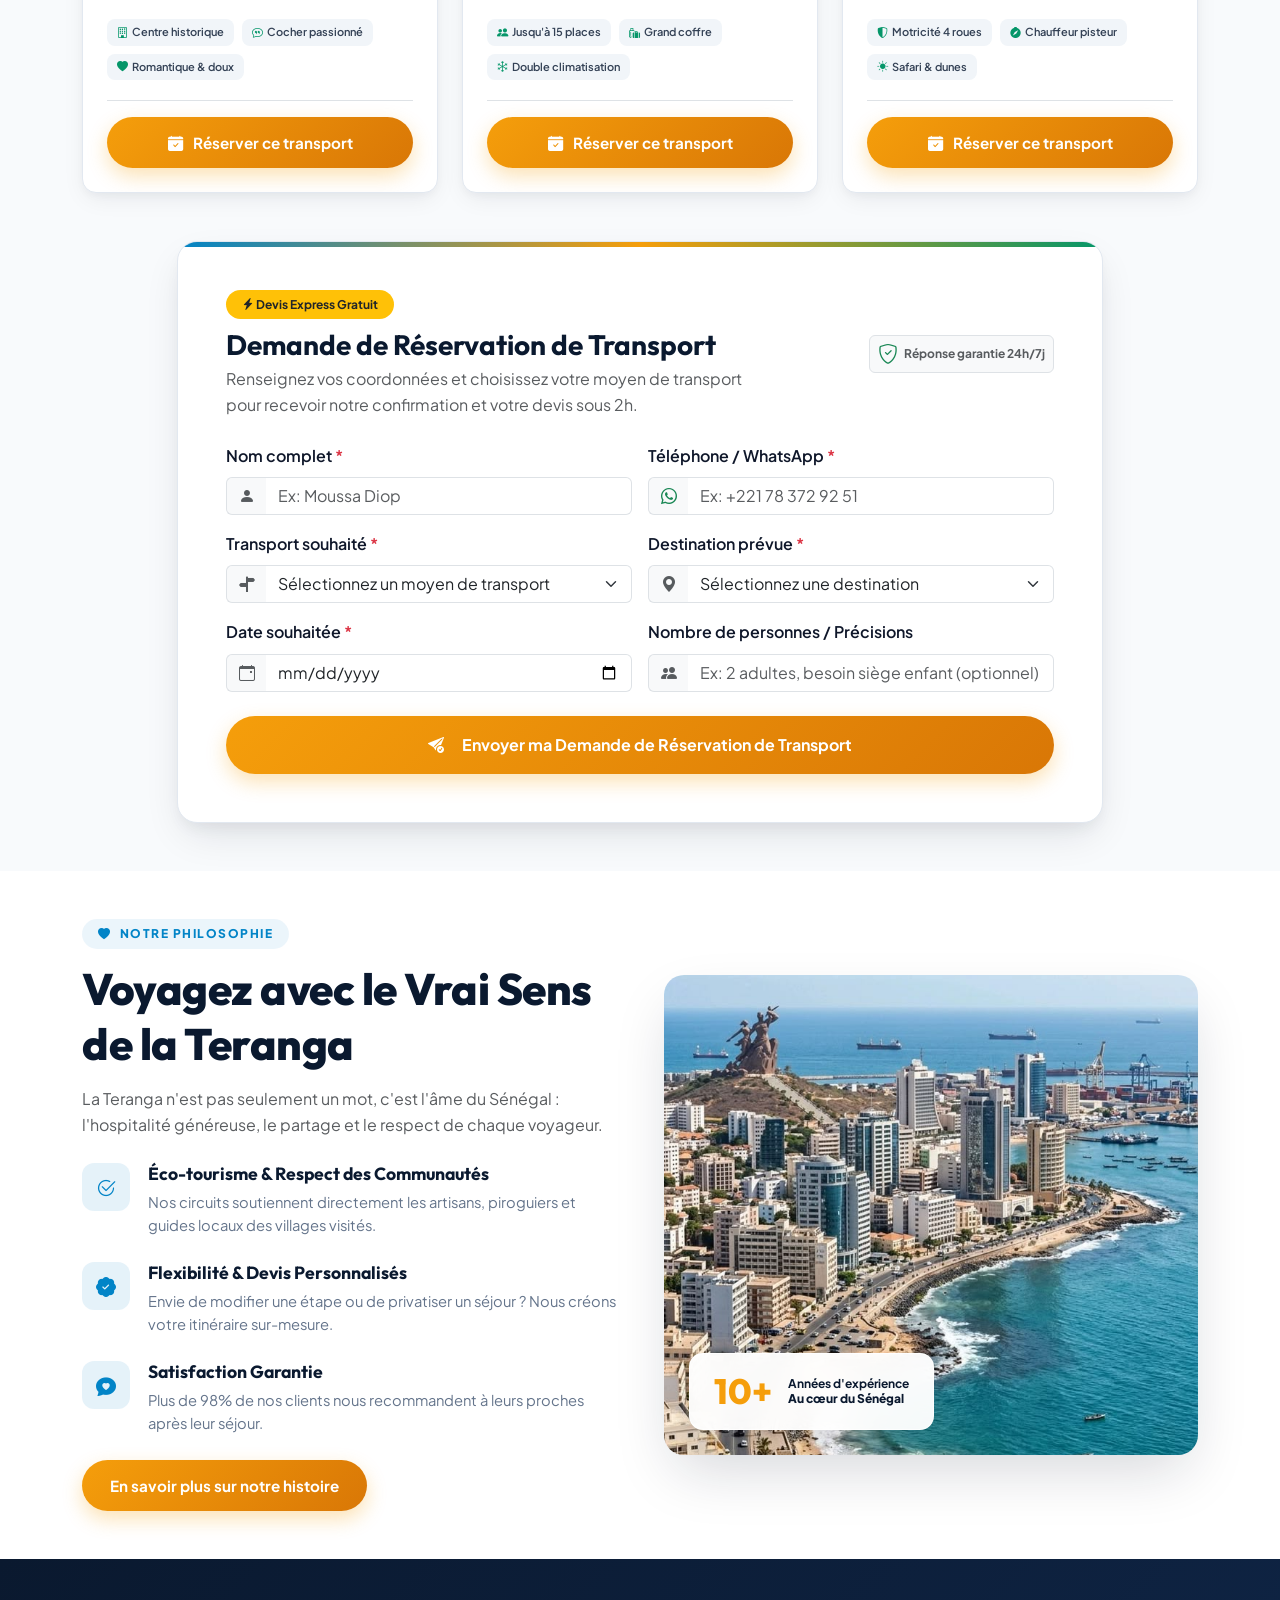
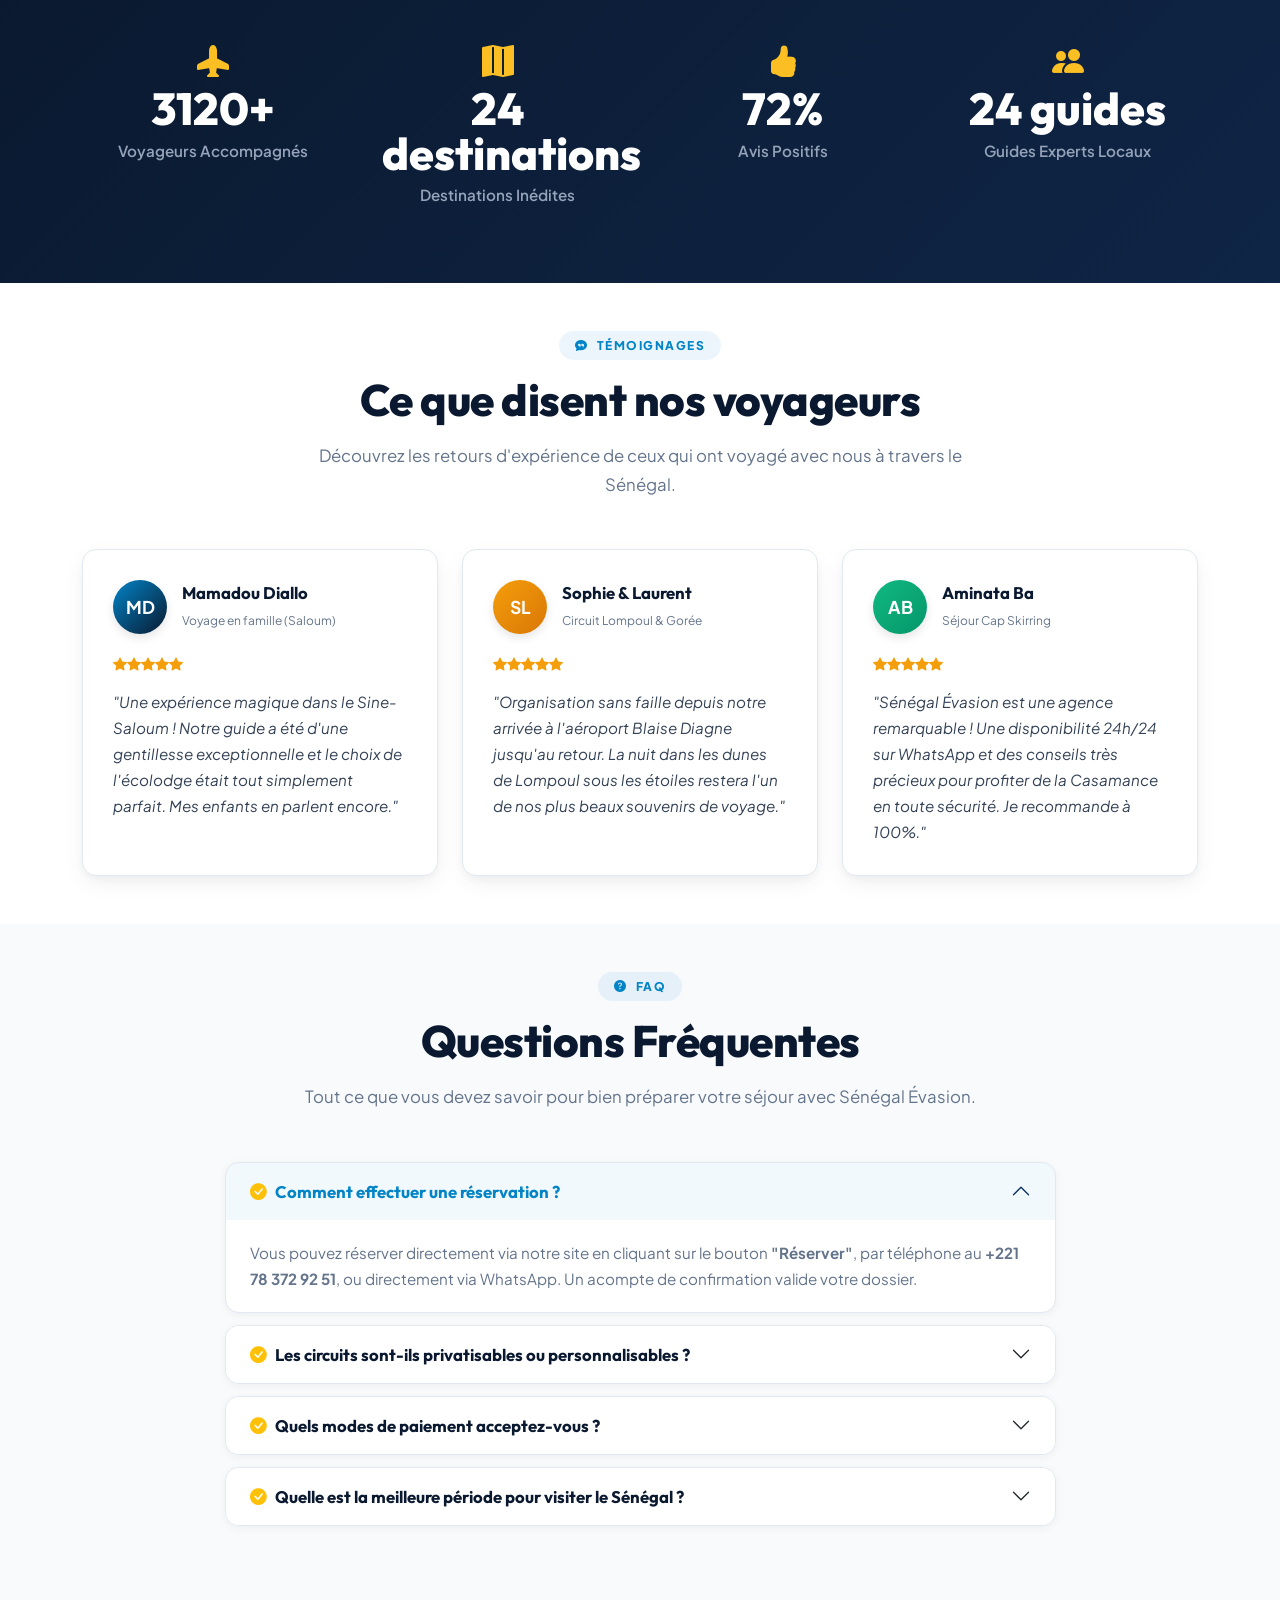
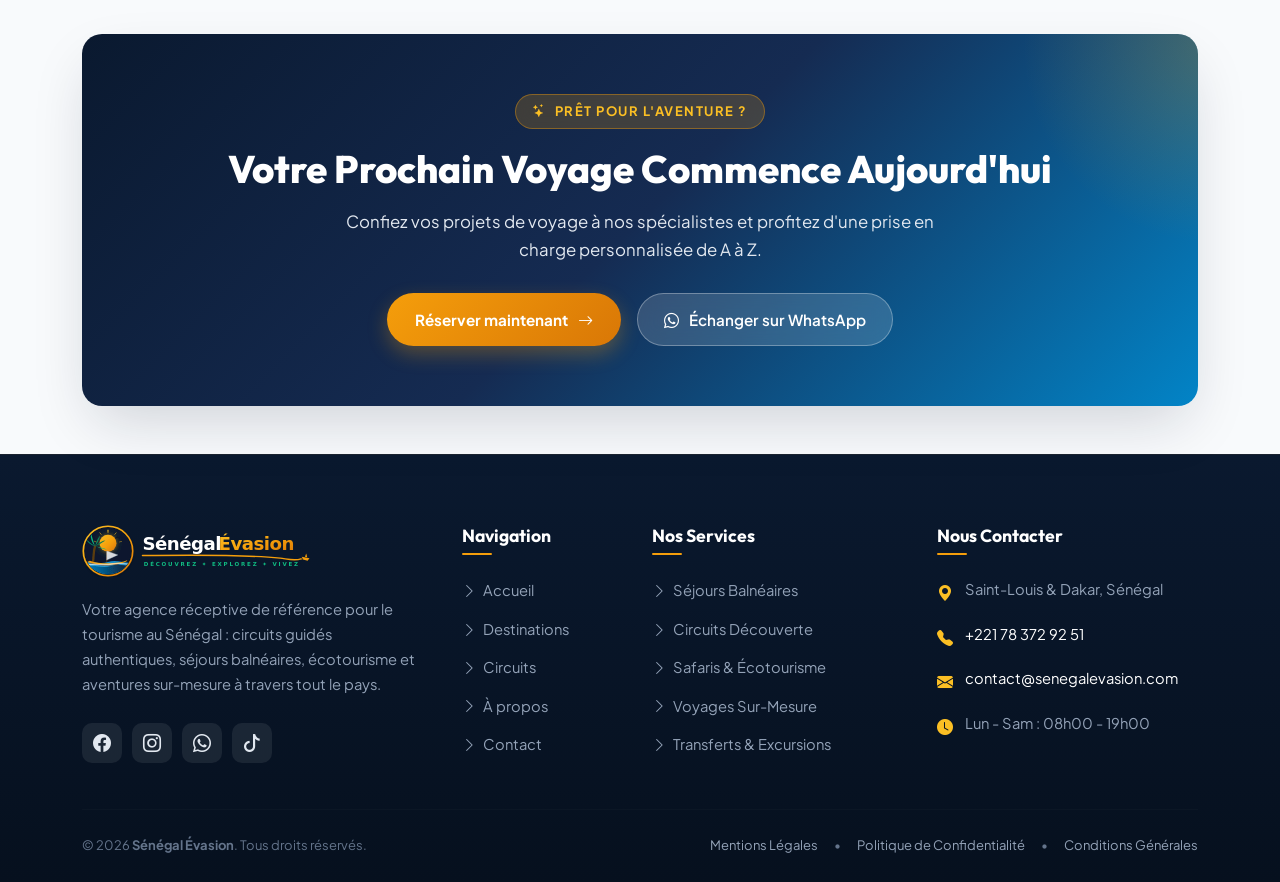
==== commit f065d47a: "Add files via upload" ====
--- a/index.html
+++ b/index.html
@@ -53,7 +53,7 @@
     <nav class="navbar navbar-expand-lg sticky-top">
         <div class="container">
             <a class="navbar-brand" href="index.html" aria-label="Sénégal Évasion - Accueil">
-                <img src="images/logo-se-new.svg" alt="Sénégal Évasion - Agence de Voyage au Sénégal" class="brand-logo-full">
+                <img src="images/logo-transparent.png" alt="Sénégal Évasion - Agence de Voyage au Sénégal" class="brand-logo-full">
             </a>
 
             <button class="navbar-toggler" type="button" data-bs-toggle="collapse" data-bs-target="#mainMenu" aria-controls="mainMenu" aria-expanded="false" aria-label="Afficher le menu">
--- a/css/style.css
+++ b/css/style.css
@@ -163,8 +163,41 @@
     color: var(--primary) !important;
     display: flex;
     align-items: center;
-    gap: 10px;
+    gap: 12px;
     letter-spacing: -0.5px;
+    text-decoration: none;
+}
+
+.brand-logo-img {
+    height: 52px;
+    width: auto;
+    max-width: 72px;
+    object-fit: contain;
+    transition: var(--transition);
+    filter: drop-shadow(0 2px 6px rgba(0, 0, 0, 0.08));
+}
+
+/* New SVG full-logo in navbar */
+.brand-logo-full {
+    height: 52px;
+    width: auto;
+    max-width: 290px;
+    object-fit: contain;
+    transition: var(--transition);
+    filter: drop-shadow(0 2px 8px rgba(0,0,0,0.10));
+}
+
+.navbar-brand:hover .brand-logo-img {
+    transform: scale(1.06) rotate(-2deg);
+}
+
+.navbar-brand:hover .brand-logo-full {
+    transform: scale(1.04);
+    filter: drop-shadow(0 4px 12px rgba(245,158,11,0.25));
+}
+
+.brand-accent {
+    color: var(--accent);
 }
 
 .brand-icon-wrapper {
@@ -188,21 +221,25 @@
 .brand-text {
     display: flex;
     flex-direction: column;
-    line-height: 1;
+    line-height: 1.15;
 }
 
 .brand-text .title {
     font-size: 1.35rem;
     font-weight: 800;
     color: var(--primary);
+    display: inline-flex;
+    align-items: center;
+    gap: 4px;
 }
 
 .brand-text .subtitle {
-    font-size: 10px;
+    font-size: 9.5px;
     font-weight: 700;
     color: var(--accent);
-    letter-spacing: 1.8px;
+    letter-spacing: 1.4px;
     text-transform: uppercase;
+    margin-top: 2px;
 }
 
 .navbar-nav {
@@ -1406,8 +1443,57 @@
     color: var(--white) !important;
     display: inline-flex;
     align-items: center;
-    gap: 10px;
+    gap: 12px;
     margin-bottom: 20px;
+    text-decoration: none;
+}
+
+.footer-logo-img {
+    height: 48px;
+    width: auto;
+    max-width: 65px;
+    object-fit: contain;
+    background: rgba(255, 255, 255, 0.08);
+    padding: 3px;
+    border-radius: 10px;
+    border: 1px solid rgba(255, 255, 255, 0.12);
+    transition: var(--transition);
+}
+
+.footer-brand:hover .footer-logo-img {
+    transform: scale(1.05);
+    background: rgba(255, 255, 255, 0.15);
+}
+
+.footer-brand .brand-text {
+    display: flex;
+    flex-direction: column;
+    line-height: 1.15;
+}
+
+.footer-brand .brand-text .title {
+    color: var(--white);
+    font-size: 1.35rem;
+    font-weight: 800;
+}
+
+.footer-brand .brand-text .subtitle {
+    font-size: 9.5px;
+    font-weight: 700;
+    color: var(--accent);
+    letter-spacing: 1.4px;
+    text-transform: uppercase;
+    margin-top: 2px;
+}
+
+.modal-logo-img {
+    height: 36px;
+    width: auto;
+    max-width: 200px;
+    margin-right: 10px;
+    vertical-align: middle;
+    object-fit: contain;
+    filter: brightness(0) invert(1);
 }
 
 .footer-desc {
@@ -1663,4 +1749,79 @@
         width: 100%;
         text-align: center;
     }
+}
+
+/* ==========================================================================
+   23. MOYENS DE TRANSPORT SECTION & BOOKING FORM
+   ========================================================================== */
+.transport-section {
+    background-color: var(--gray-bg);
+    position: relative;
+}
+
+.transport-card {
+    background: var(--white);
+    border-radius: var(--radius-md);
+    overflow: hidden;
+    border: 1px solid #E2E8F0;
+    box-shadow: var(--shadow-md);
+    transition: var(--transition);
+    display: flex;
+    flex-direction: column;
+    height: 100%;
+}
+
+.transport-card:hover {
+    transform: translateY(-8px);
+    box-shadow: var(--shadow-xl);
+    border-color: rgba(2, 132, 199, 0.3);
+}
+
+.transport-card .card-media-wrapper {
+    position: relative;
+    height: 230px;
+    overflow: hidden;
+}
+
+.transport-card .card-media-wrapper img {
+    width: 100%;
+    height: 100%;
+    object-fit: cover;
+    object-position: center;
+    transition: transform 0.6s cubic-bezier(0.16, 1, 0.3, 1);
+}
+
+.transport-card:hover .card-media-wrapper img {
+    transform: scale(1.06);
+}
+
+.transport-booking-card {
+    background: var(--white);
+    border-radius: var(--radius-lg);
+    border: 1px solid #E2E8F0;
+    box-shadow: var(--shadow-lg);
+    position: relative;
+    overflow: hidden;
+}
+
+.transport-booking-card::before {
+    content: '';
+    position: absolute;
+    top: 0;
+    left: 0;
+    right: 0;
+    height: 5px;
+    background: linear-gradient(90deg, var(--secondary) 0%, var(--accent) 50%, var(--emerald) 100%);
+}
+
+.footer-logo-full {
+    height: 52px;
+    width: auto;
+    max-width: 260px;
+    object-fit: contain;
+    transition: var(--transition);
+}
+
+.footer-brand:hover .footer-logo-full {
+    transform: scale(1.04);
 }
